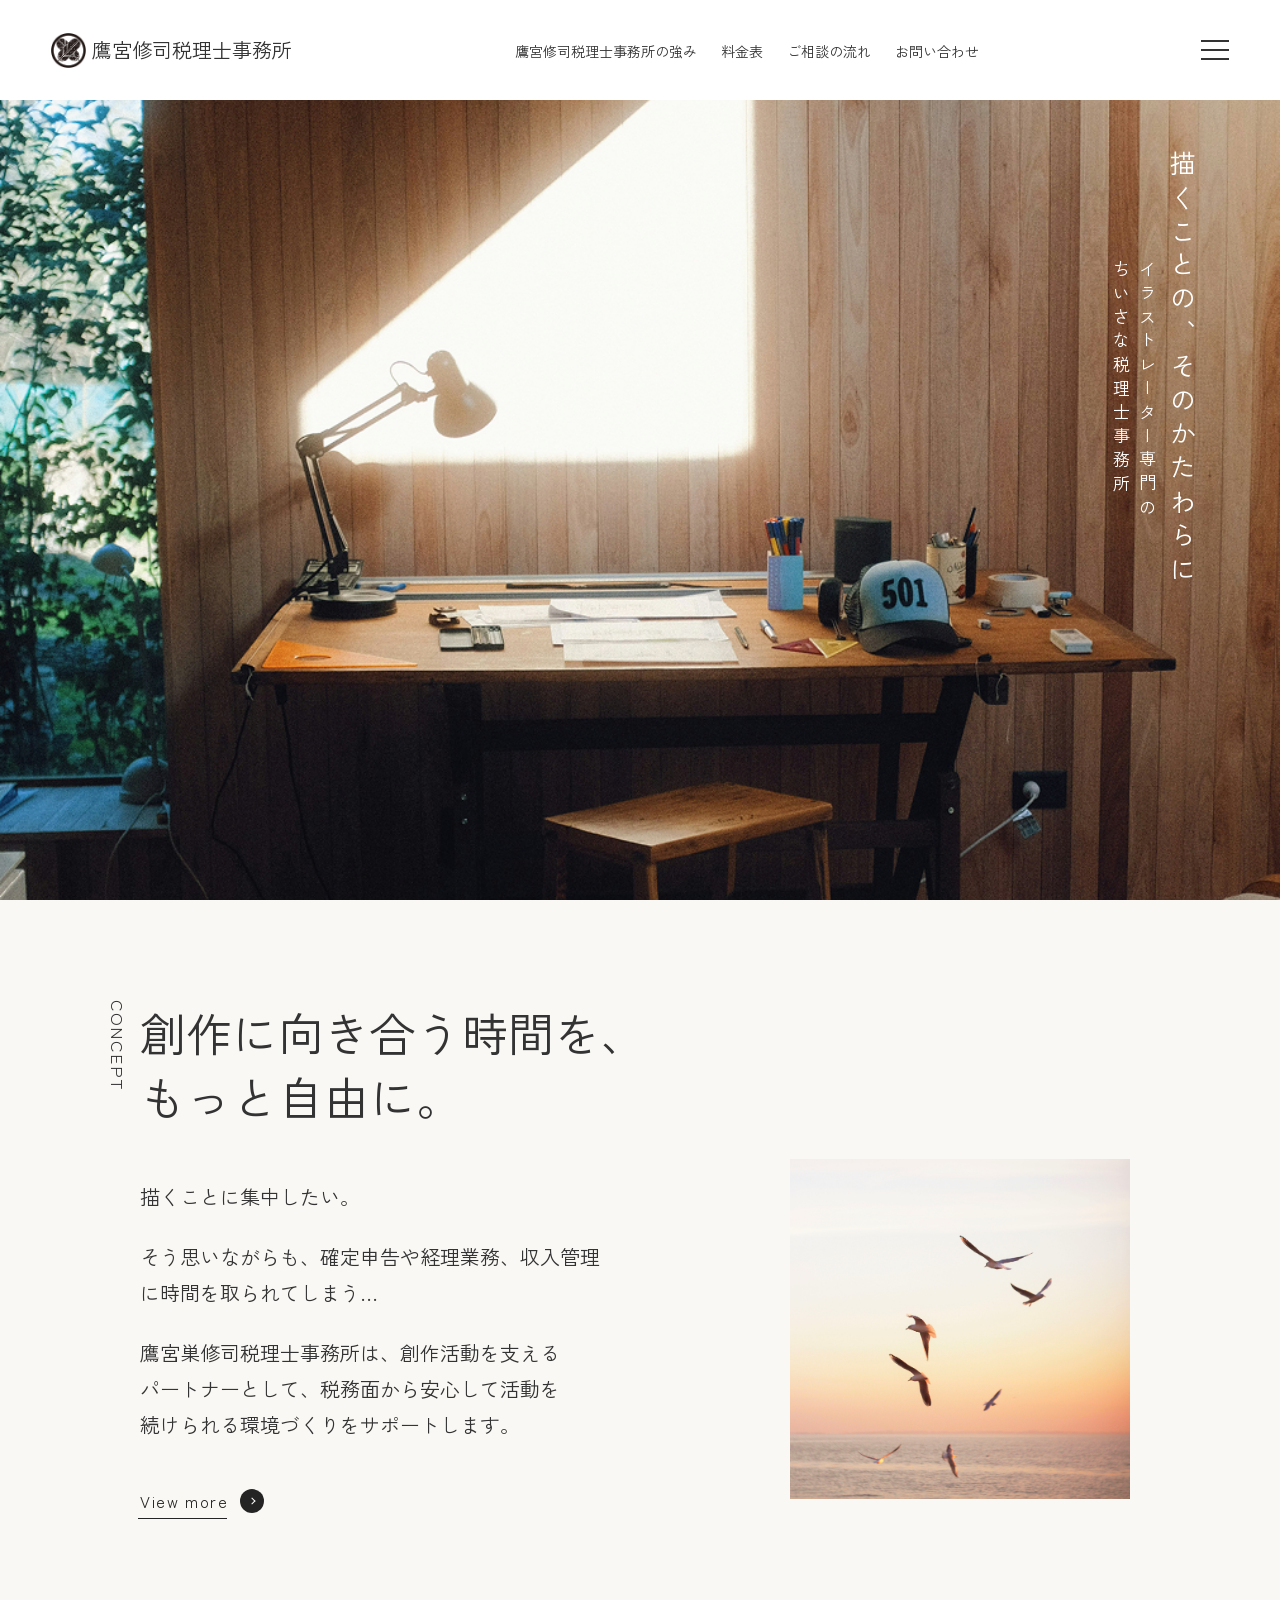
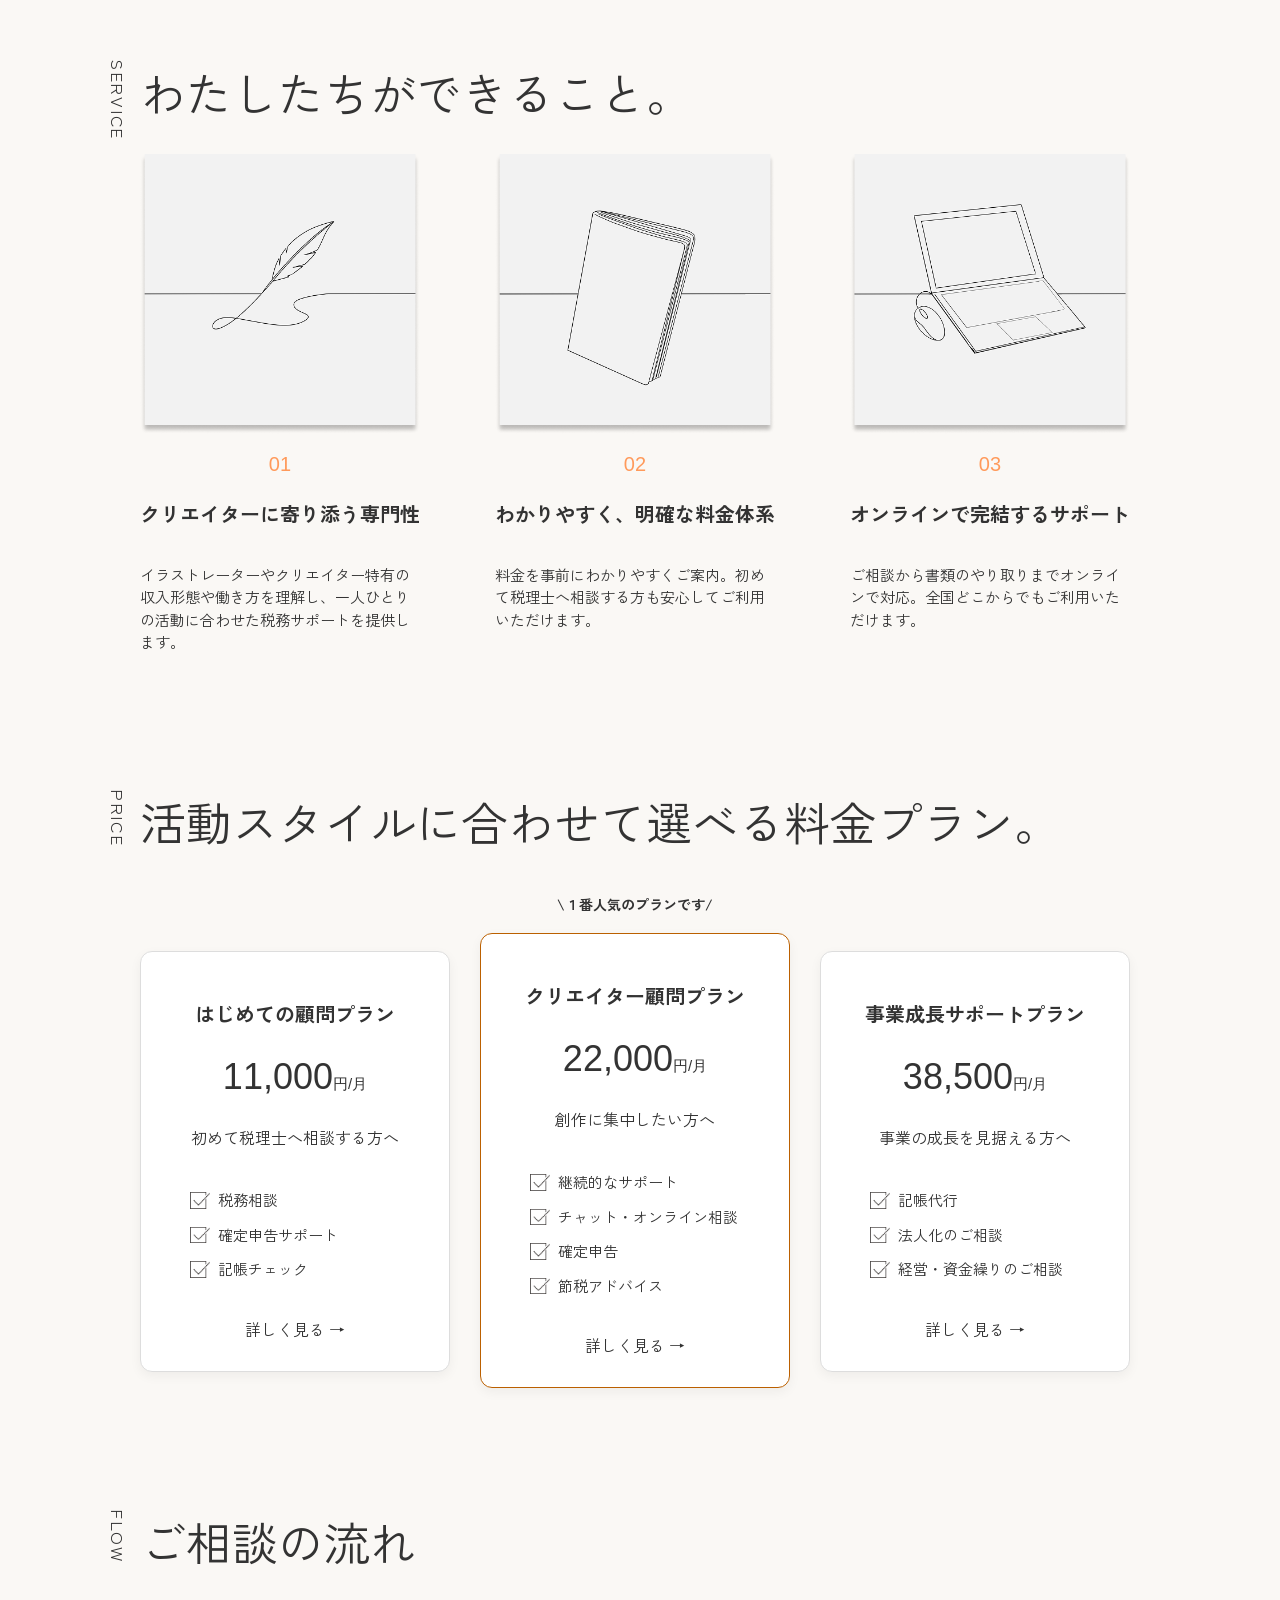
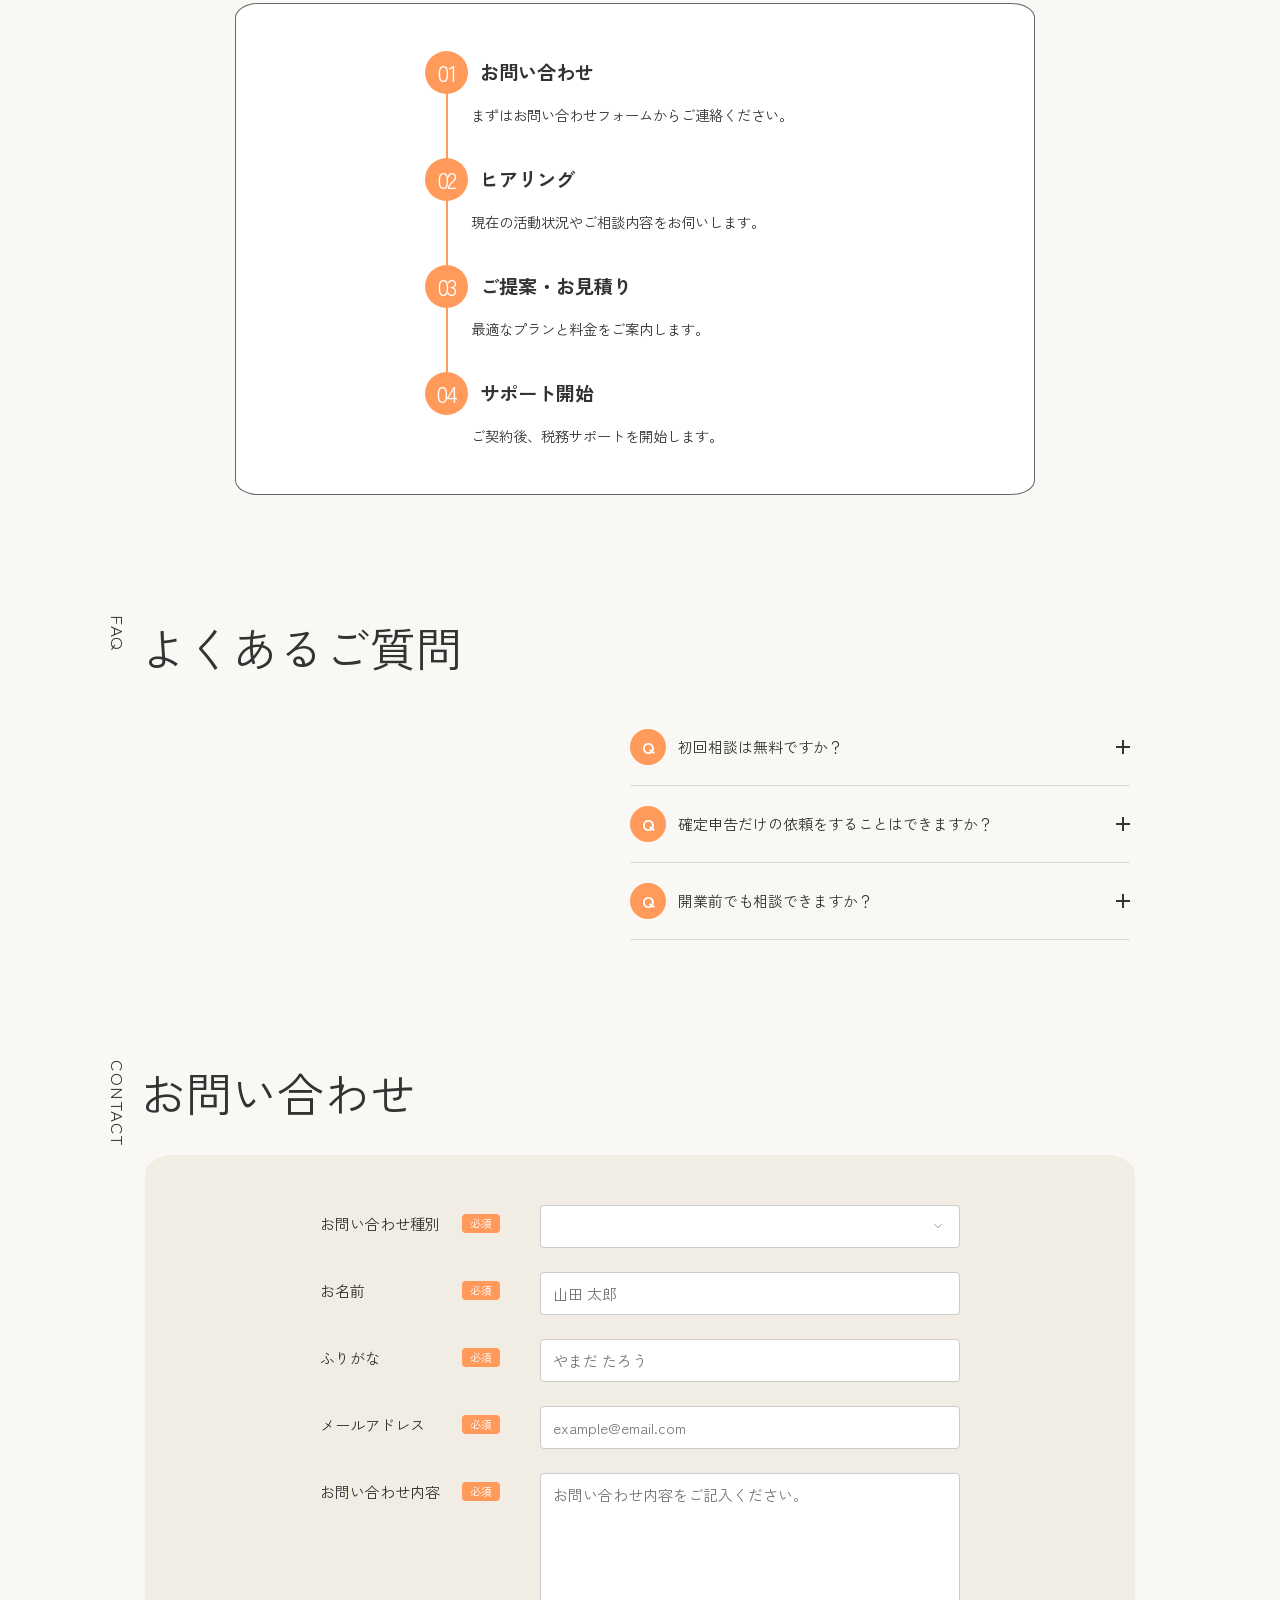
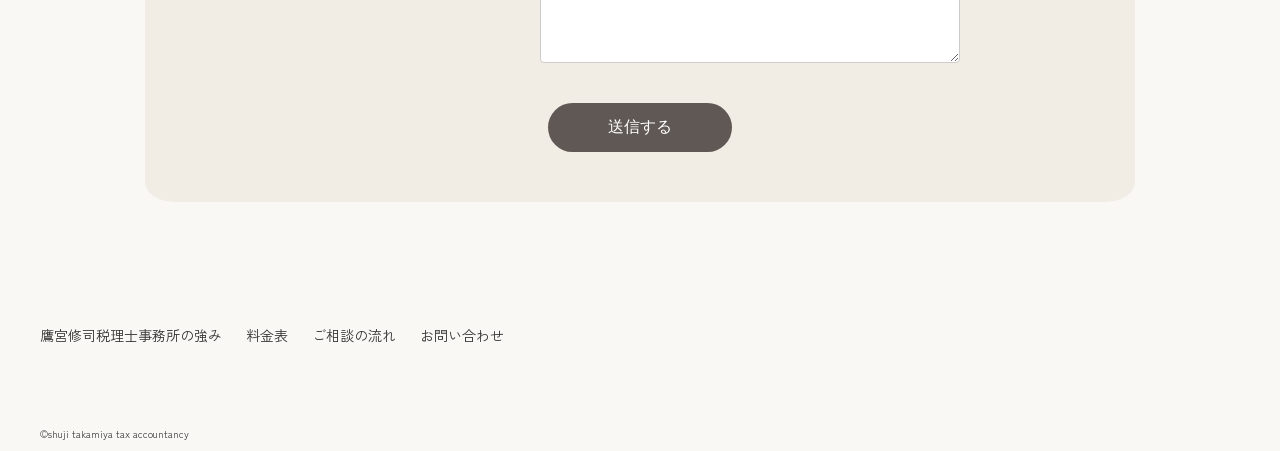
==== index.html @ 5ce3cacc "最初の保存" ====
<!DOCTYPE html>
<html lang="ja">

<head>
    <meta charset="UTF-8">
    <meta name="viewport" content="width=device-width, initial-scale=1.0">
    <title>鷹宮修司税理士事務所</title>
    <link rel="icon" href="img/高木鷹の羽-黒.png">
    <link rel="stylesheet" href="css/style.css">
    <link rel="stylesheet" href="css/responsive.css">

    <!-- フォント -->
    <link rel="preconnect" href="https://fonts.googleapis.com">
    <link rel="preconnect" href="https://fonts.gstatic.com" crossorigin>
    <link href="https://fonts.googleapis.com/css2?family=Montserrat:wght@700&family=Zen+Kaku+Gothic+New&display=swap"
        rel="stylesheet">
</head>

<body>
    <header id="header">
        <h1 class="logo">
            <p><a href="index.html"><img src="img/高木鷹の羽-黒.png" alt=""><span class="logo-text">鷹宮修司税理士事務所</span></a></p>
        </h1>

        <!-- メニューリスト -->
        <nav>
            <ul class="nav-list">
                <li><a href="#service-page">鷹宮修司税理士事務所の強み</a></li>
                <li><a href="#price-page">料金表</a></li>
                <li><a href="#flow-page">ご相談の流れ</a></li>
                <li><a href="#contact-page">お問い合わせ</a></li>
            </ul>
        </nav>

        <!-- ハンバーガーメニュー -->
        <button class="burger-btn" aria-label="メニューを開く">
            <span></span>
            <span></span>
            <span></span>
        </button>
    </header>

    <main>
        <!-- ファーストビュー -->
        <div id="mainvisual">
            <img src="img/mainvisual.png" alt="ファーストビューの画像">

            <p class="vertical-text"></p>
            <h1 class="main-title">描くことの、そのかたわらに</h1>
            <p class="sub-title">イラストレーター専門の<br>ちいさな税理士事務所</p>
        </div>

        <div class="wrapper">
            <!-- コンセプトページ -->
            <section id="concept-page" class="section-container">
                <p class="sub-category">CONCEPT</p>
                <h1 class="concept-title">創作に向き合う時間を、<br>もっと自由に。</h1>

                <div class="concept-flex-container">
                    <!-- 【左エリア】文章 ＋ ボタン -->
                    <div class="section-body">
                        <p>描くことに集中したい。</p>
                        <p>そう思いながらも、確定申告や経理業務、収入管理<br>に時間を取られてしまう…</p>
                        <p>鷹宮巣修司税理士事務所は、創作活動を支える<br>パートナーとして、税務面から安心して活動を<br>続けられる環境づくりをサポートします。</p>

                        <!-- ボタン（テキストの下） -->
                        <p class="btn-case-1-5">
                            <a href="sub.html">
                                <span class="txt">View more</span>
                                <span class="arrow"></span>
                            </a>
                        </p>
                    </div><!-- /.section-body -->

                    <!-- 【右エリア】鳥の画像 -->
                    <img src="img/bird.jpg" alt="鳥の画像" class="section-image">
                </div><!-- /.concept-flex-container -->
            </section>

            <!-- サービスページ -->
            <section id="service-page" class="section-container">
                <p class="sub-category">SERVICE</p>
                <h1>わたしたちができること。</h1>

                <ol class="services-list">
                    <li>
                        <img src="img/service01.png" alt="サービス画像1枚目">
                        <span class="number">01</span>
                        <p class="service-title">クリエイターに寄り添う専門性</p>
                        <p class="service-text">イラストレーターやクリエイター特有の
                            収入形態や働き方を理解し、一人ひとりの活動に合わせた税務サポートを提供します。</p>
                    </li>
                    <li>
                        <img src="img/service02.png" alt="サービス画像2枚目">
                        <span class="number">02</span>
                        <p class="service-title">わかりやすく、明確な料金体系</p>
                        <p class="service-text">料金を事前にわかりやすくご案内。初めて税理士へ相談する方も安心してご利用いただけます。</p>
                    </li>
                    <li>
                        <img src="img/service03.png" alt="サービス画像3枚目">
                        <span class="number">03</span>
                        <p class="service-title">オンラインで完結するサポート</p>
                        <p class="service-text">ご相談から書類のやり取りまでオンラインで対応。全国どこからでもご利用いただけます。</p>
                    </li>

                </ol>
            </section>

            <!-- 料金表ページ -->
            <section id="price-page" class="section-container">
                <p class="sub-category">PRICE</p>
                <h1>活動スタイルに合わせて選べる料金プラン。</h1>

                <div class="price-container">


                    <div class="price-card">
                        <h2>はじめての顧問プラン</h2>
                        <p class="price">11,000<span class="unit">円/月</span></p>
                        <p>初めて税理士へ相談する方へ</p>
                        <ul>
                            <li><img src="img/check.png" alt="チェック">
                                <span>税務相談</span>
                            </li>
                            <li><img src="img/check.png" alt="チェック">
                                <span>確定申告サポート</span>
                            </li>
                            <li><img src="img/check.png" alt="チェック">
                                <span>記帳チェック</span>
                            </li>
                        </ul>
                        <a href="#" class="btn-more">詳しく見る →</a>
                    </div>

                    <div class="price-card featured">
                        <p class="badge">\１番人気のプランです/</p>

                        <h2>クリエイター顧問プラン</h2>
                        <p class="price">22,000<span class="unit">円/月</span></p>
                        <p>創作に集中したい方へ</p>
                        <ul>
                            <li><img src="img/check.png" alt="チェック">
                                <span>継続的なサポート</span>
                            </li>
                            <li><img src="img/check.png" alt="チェック">
                                <span>チャット・オンライン相談</span>
                            </li>
                            <li><img src="img/check.png" alt="チェック">
                                <span>確定申告</span>
                            </li>
                            <li><img src="img/check.png" alt="チェック">
                                <span>節税アドバイス</span>
                            </li>
                        </ul>
                        <a href="#" class="btn-more">詳しく見る →</a>
                    </div>

                    <div class="price-card">
                        <h2>事業成長サポートプラン</h2>
                        <p class="price">38,500<span class="unit">円/月</span></p>
                        <p>事業の成長を見据える方へ</p>
                        <ul>
                            <li><img src="img/check.png" alt="チェック">
                                <span>記帳代行</span>
                            </li>
                            <li><img src="img/check.png" alt="チェック">
                                <span>法人化のご相談</span>
                            </li>
                            <li><img src="img/check.png" alt="チェック">
                                <span>経営・資金繰りのご相談</span>
                            </li>
                        </ul>
                        <a href="#" class="btn-more">詳しく見る →</a>
                    </div>
                </div>
            </section>

            <!-- ご相談の流れページ -->
            <section id="flow-page" class="section-container">
                <p class="sub-category">FLOW</p>
                <h1>ご相談の流れ</h1>

                <div class="flow-container">
                    <div class="flowlist">
                        <div class="stepbarwrap">
                            <div class="steptitle">
                                <div class="stepcircle"><span>01</span></div>
                                <p class="title">お問い合わせ</p>
                            </div>
                            <div class="steptxt">
                                <span class="txt">まずは<a href="#contact">お問い合わせフォーム</a>からご連絡ください。</span>
                            </div>
                            <span class="stepline"></span>
                        </div>

                        <div class="stepbarwrap">
                            <div class="steptitle">
                                <div class="stepcircle"><span>02</span></div>
                                <p class="title">ヒアリング</p>
                            </div>
                            <div class="steptxt">
                                <span class="txt">現在の活動状況やご相談内容をお伺いします。</span>
                            </div>
                            <span class="stepline"></span>
                        </div>

                        <div class="stepbarwrap">
                            <div class="steptitle">
                                <div class="stepcircle"><span>03</span></div>
                                <p class="title">ご提案・お見積り</p>
                            </div>
                            <div class="steptxt">
                                <span class="txt">最適なプランと料金をご案内します。</span>
                            </div>
                            <span class="stepline"></span>
                        </div>

                        <div class="stepbarwrap">
                            <div class="steptitle">
                                <div class="stepcircle"><span>04</span></div>
                                <p class="title">サポート開始</p>
                            </div>
                            <div class="steptxt">
                                <span class="txt">ご契約後、税務サポートを開始します。</span>
                            </div>
                        </div>
                    </div>
                </div>
            </section>


            <!-- よくあるご質問ページ -->
            <section id="faq-page" class="section-container">
                <p class="sub-category">FAQ</p>
                <h1>よくあるご質問</h1>

                <details class="faq-item">
                    <summary class="faq-trigger">
                        <span class="faq-q">Q</span>
                        <p class="faq-question">初回相談は無料ですか？</p>
                        <span class="faq-icon"></span>
                    </summary>

                    <!-- 中身（解答） -->
                    <div class="faq-content">
                        <p>初回相談は無料です。現在の状況やお悩みをおきかせいただき、
                            最適なサポート内容をご案内いたします。</p>
                    </div>
                </details>

                <details class="faq-item">
                    <summary class="faq-trigger">
                        <span class="faq-q">Q</span>
                        <p class="faq-question">確定申告だけの依頼をすることはできますか？</p>
                        <span class="faq-icon"></span>
                    </summary>

                    <!-- 中身（解答） -->
                    <div class="faq-content">
                        <p>はい、確定申告のみのご依頼も承っております。継続的な顧問契約はもちろん、
                            スポットでのご相談もお気軽にお問い合わせください。</p>
                    </div>
                </details>

                <details class="faq-item">
                    <summary class="faq-trigger">
                        <span class="faq-q">Q</span>
                        <p class="faq-question">開業前でも相談できますか？</p>
                        <span class="faq-icon"></span>
                    </summary>

                    <!-- 中身（解答） -->
                    <div class="faq-content">
                        <p>もちろんご相談いただけます。開業準備や事業の始め方、
                            必要な手続きなど、活動スタート前からサポートいたします。</p>
                    </div>
                </details>
            </section>


            <!-- お問い合わせページ -->
            <section id="contact-page" class="contact-section section-container">
                <p class="sub-category">CONTACT</p>
                <h1>お問い合わせ</h1>

                <form action="" method="post" class="contact-form">
                    <!-- お問い合わせ種別 -->
                    <div class="form-item">
                        <label for="subject">
                            <span>お問い合わせ種別</span>
                            <span class="required">必須</span>
                        </label>
                        <select id="subject" name="subject" required>
                            <option value="" disabled selected></option>
                            <option value="初回相談のお申し込み">初回相談のお申し込み</option>
                            <option value="顧問契約について">顧問契約について</option>
                            <option value="確定申告について">確定申告について</option>
                            <option value="開業・法人化について">開業・法人化について</option>
                            <option value="料金について">料金について</option>
                            <option value="その他">その他</option>
                        </select>
                    </div>

                    <div class="form-item">
                        <label for="name">
                            <span>お名前</span>
                            <span class="required">必須</span>
                        </label>
                        <input type="text" id="name" name="name" required placeholder="山田 太郎">
                    </div>

                    <div class="form-item">
                        <label for="name">
                            <span>ふりがな</span>
                            <span class="required">必須</span>
                        </label>
                        <input type="text" id="furigana" name="name" required placeholder="やまだ たろう">
                    </div>

                    <div class="form-item">
                        <label for="name">
                            <span>メールアドレス</span>
                            <span class="required">必須</span>
                        </label>
                        <input type="text" id="email" name="name" required placeholder="example@email.com">
                    </div>

                    <div class="form-item">
                        <label for="message">
                            <span>お問い合わせ内容</span>
                            <span class="required">必須</span>
                        </label>
                        <textarea id="message" name="message" rows="8" required
                            placeholder="お問い合わせ内容をご記入ください。"></textarea>
                    </div>

                    <!-- 送信ボタン -->
                    <div class="form-submit">
                        <button type="submit">送信する</button>
                    </div>

                </form>

            </section>
        </div>
    </main>

    <footer>
        <!-- メニューリスト -->
        <nav>
            <ul class="nav-list-footer">
                <li><a href="#service-page">鷹宮修司税理士事務所の強み</a></li>
                <li><a href="#price-page">料金表</a></li>
                <li><a href="#flow-page">ご相談の流れ</a></li>
                <li><a href="#contact-page">お問い合わせ</a></li>
            </ul>
        </nav>
        <p>&copy;shuji takamiya tax accountancy</p>
    </footer>
    <button id="to-top-btn" aria-label="ページの一番上に戻る">
    <span class="arrow-up"></span>
</button>
<script src="js/script.js"></script>
</body>

</html>
---- css/style.css ----
@charset "utf-8";

/* ==========================================
    🐈　リセットCSS
   ========================================== */
*,
*::before,
*::after {
    box-sizing: border-box;
}


html {
    scroll-behavior: smooth;
}

body {
    margin: 0;
    padding: 0;
    line-height: 1.5;
    font-family: "Zen Kaku Gothic New", sans-serif;
    background-color: #FAF8F5;
    color: #333333;
}

img {
    max-width: 100%;
    height: auto;
    vertical-align: middle;
}

a {
    color: inherit;
    text-decoration: none;
}

ul,
ol {
    list-style: none;
    margin: 0;
    padding: 0;
}

ul[role="list"],
ol[role="list"] {
    list-style: none;
}

/* ==========================================
    🐈　アニメーション
   ========================================== */
.fade-up {
    opacity: 0;
    transform: translateY(40px);
    transition: opacity 0.8s ease, transform 0.8s ease;
}

.fade-up.is-visible {
    opacity: 1;
    transform: translateY(0);
}

/* 左から */
.fade-left {
    opacity: 0;
    transform: translateX(-40px);
    transition: opacity 0.8s ease, transform 0.8s ease;
}

.fade-left.is-visible {
    opacity: 1;
    transform: translateX(0);
}

/* ふわっと拡大しながら */
.fade-scale {
    opacity: 0;
    transform: scale(0.92);
    transition: opacity 0.8s ease, transform 0.8s ease;
}

.fade-scale.is-visible {
    opacity: 1;
    transform: scale(1);
}

/* ==========================================
    🐈　ヘッダー
   ========================================== */

.logo,
.logo p {
    margin: 0;
    padding: 0;
    display: flex;
    align-items: center;
}

.logo a {
    display: flex;
    align-items: center;
    text-decoration: none;
    /* 念のためリンクの下線も消しておきます */
    color: #333;
    /* 文字色を黒に固定 */
}

.logo img {
    width: 35px;
    margin-right: 6px;
}

.logo-text {
    font-size: 20px;
    font-weight: normal;
}

header {
    height: 100px;
    display: flex;
    justify-content: space-between;
    align-items: center;
    padding: 15px 4%;
    box-sizing: border-box;

    position: fixed;
    top: 0;
    left: 0;
    width: 100%;
    background-color: #fff;
    z-index: 200;
}

/* ナビゲーション全体のエリアを右側に寄せる */
nav {
    margin-left: auto;
    /* ロゴがある場合、メニューを自動で右端に寄せます */
}

/* メニューの文字を横並びにする */
.nav-list {
    display: flex;
    align-items: center;
    gap: 24px;
    /* メニューごとの間隔（好みの幅に調整してください） */
    list-style: none;
    /* 箇条書きのドット（点）を消す */
    margin: 0;
    padding: 0;
}

ul a {
    color: #333;
    /* 文字の色 */
    font-size: 14px;
    white-space: nowrap;
    /* 画面が狭くなっても文字が途中で改行されないようにする */
}

/* ハンバーガーボタンは常に表示 */
.burger-btn {
    display: block;
    margin-left: auto;
    width: 28px;
    height: 20px;
    position: relative;
    background: none;
    border: none;
    cursor: pointer;
}

.burger-btn span {
    display: block;
    position: absolute;
    left: 0;
    width: 100%;
    height: 2px;
    background-color: #333;
    transition: transform 0.3s ease, opacity 0.3s ease, top 0.3s ease;
}

.burger-btn span:nth-child(1) { top: 0; }
.burger-btn span:nth-child(2) { top: 9px; }
.burger-btn span:nth-child(3) { top: 18px; }

.burger-btn.is-active span:nth-child(1) {
    top: 9px;
    transform: rotate(45deg);
}
.burger-btn.is-active span:nth-child(2) {
    opacity: 0;
}
.burger-btn.is-active span:nth-child(3) {
    top: 9px;
    transform: rotate(-45deg);
}

/* メニューが開いている時（PC・スマホ共通） */
nav.is-open {
    display: block;
    position: absolute;
    top: 100px;
    left: 0;
    width: 100%;
    background-color: #fff;
    box-shadow: 0 4px 8px rgba(0, 0, 0, 0.1);
    z-index: 99;
}

nav.is-open .nav-list {
    flex-direction: column;
    align-items: flex-start;
    gap: 0;
    padding: 20px 4%;
}

nav.is-open .nav-list li {
    width: 100%;
    padding: 14px 0;
    border-bottom: 1px solid #eee;
}

#service-page,
#price-page,
#flow-page,
#contact-page {
    scroll-margin-top: 80px;
}

main {
    padding-top: 100px;
}

/* ==========================================
    🐈　ファーストビュー
   ========================================== */

#mainvisual {
    position: relative;
    /* 追加：テキストの配置基準にする */
    width: 100vw;
    height: calc(100vh - 100px);
    overflow: hidden;
    /* はみ出し防止（必要に応じて） */
}

#mainvisual img {
    width: 100vw;
    height: calc(100vh - 100px);
    object-fit: cover;
    object-position: center;

    animation: fadeInImage 1.4s ease forwards;
    opacity: 0;
}

#mainvisual .main-title {
    position: absolute;
    top: 50px;
    right: 60px;

    writing-mode: vertical-rl;
    /* 縦書きにする */

    /* 見た目の調整 */
    color: #fff;
    font-size: 26px;
    letter-spacing: 0.3em;
    font-weight: normal;

    animation: fadeInUp 1.2s ease 0.6s forwards;
    opacity: 0;
}

.wrapper {
    max-width: 1100px;
    margin: 0 auto;
    /* 画面中央に寄せるための必須コード */
    padding: 0 20px;
    /* スマホ時の左右の最低余白 */
}

#mainvisual .sub-title {
    position: absolute;
    top: 160px;
    right: 103px;

    writing-mode: vertical-rl;
    /* 縦書きにする */

    /* 見た目の調整 */
    color: #fff;
    font-size: 17px;
    letter-spacing: 0.4em;
    font-weight: normal;

    animation: fadeInUp 1.5s ease 0.9s forwards;
    opacity: 0;
}

@keyframes fadeInImage {
    from {
        opacity: 0;
        transform: scale(1.05);
    }

    to {
        opacity: 1;
        transform: scale(1);
    }
}

@keyframes fadeInUp {
    from {
        opacity: 0;
        transform: translateY(20px);
    }

    to {
        opacity: 1;
        transform: translateY(0);
    }
}

/* ==========================================
    🐈　コンセプトページ
   ========================================== */

/* 「CONCEPT」の縦書きテキスト（位置と回転の微調整） */
.section-container .sub-category {
    font-size: 17px;
    letter-spacing: 0.1em;
    position: absolute;
    top: 0;
    left: 0;
    writing-mode: vertical-rl;
    white-space: nowrap;
    line-height: 1;
    margin: 0;
}

#concept-page {
    margin-top: 100px;
}

.concept-flex-container {
    display: flex;
    justify-content: space-between;
    align-items: flex-start;
    gap: 60px;
    width: 100%;
}

#concept-page.section-container,
#service-page.section-container,
#price-page.section-container,
#flow-page.section-container,
#faq-page.section-container,
#contact-page.section-container {
    padding-left: 30px;
    padding-right: 40px;
}

.section-container {
    position: relative;
    margin-top: 120px;
    margin-bottom: 120px;
    box-sizing: border-box;
}

/* コンセプトの見出しの微調整（必要に応じて） */
.concept-title {
    font-size: 46px;
    font-weight: normal;
    line-height: 1.4;
    margin-top: 0;
    margin-bottom: 30px;
}

/* 画像の上部余白をリセット（flexの枠を分けたので margin-top は不要になります） */
.section-image {
    width: 40%;
    max-width: 340px;
    height: auto;
    object-fit: cover;
    margin-top: 0;
}

#concept-page h1 {
    font-size: 46px;
    /* カンプ通り48pxに設定 */
    font-weight: normal;
    line-height: 1.4;
    margin-top: 0;
    margin-bottom: 30px;
    /* 見出しと本文の間の余白 */
    max-width: 100%;
}

.section-body {
    flex: 1;
    max-width: 520px;
}

.section-body p {
    font-size: 20px;
    line-height: 1.8;
    margin-bottom: 24px;
}

/* 右側：画像エリア */
.section-image {
    width: 40%;
    max-width: 340px;
    height: auto;
    object-fit: cover;
    margin-top: 0;
}

/* VIEW MORE ボタン */
.btn-case-1-5 {
    display: inline-block;
    margin-top: 20px;
    /* テキストとの間の余白 */
    margin-bottom: 0;
}

.btn-case-1-5 a {
    display: flex;
    align-items: center;
    color: #242424 !important;
    font-size: 16px;
    /* 文字サイズ */
    text-decoration: none !important;
    letter-spacing: 0.1em;
}

.btn-case-1-5 a .txt {
    position: relative;
}

/* テキストの下線（通常時・ホバー時） */
.btn-case-1-5 a .txt::before {
    content: '';
    position: absolute;
    bottom: -3px;
    left: -0.1em;
    width: 100%;
    height: 1px;
    background-color: #242424;
    transition: transform .3s;
}

.btn-case-1-5 a .txt::after {
    content: '';
    position: absolute;
    bottom: -3px;
    left: -0.1em;
    width: 100%;
    height: 1px;
    transform: scale(0, 1);
    transform-origin: right top;
    background-color: #e77c3a;
    transition: transform .3s;
}

.btn-case-1-5 a:hover .txt {
    color: #e77c3a;
}

.btn-case-1-5 a:hover .txt::after {
    transform-origin: left top;
    transform: scale(1, 1);
}

/* 丸アイコン・矢印 */
.btn-case-1-5 a .arrow {
    position: relative;
    width: 24px;
    height: 24px;
    margin-left: 12px;
}

/* 丸背景 */
.btn-case-1-5 a .arrow::before {
    content: '';
    position: absolute;
    top: 0;
    left: 0;
    width: 24px;
    height: 24px;
    background-color: #242424;
    border-radius: 50%;
    transition: transform .6s ease, background-color .3s;
}

/* CSS矢印 (＞) */
.btn-case-1-5 a .arrow::after {
    content: '';
    position: absolute;
    top: 50%;
    left: 48%;
    /*中央へ */
    width: 5px;
    height: 5px;
    border-top: 1.5px solid #fff;
    border-right: 1.5px solid #fff;
    transform: translate(-50%, -50%) rotate(45deg);
    transition: transform .3s ease;
}

/* ホバー時の丸背景変化と矢印スライド */
.btn-case-1-5 a:hover .arrow::before {
    transform: scale(1.3);
    background-color: #e77c3a;
}

.btn-case-1-5 a:hover .arrow::after {
    left: 48%;
}

/* ==========================================
    🐈　サービスページ
   ========================================== */
.section-container h1 {
    font-size: 46px;
    font-weight: normal;
    line-height: 1.4;
    margin-top: 0;
    margin-bottom: 30px;
    margin-left: 0;
    /*★左側のズレを防ぐため、マージンをリセット*/
}

.services-list {
    display: flex;
    justify-content: space-between;
    gap: 30px;
    width: 100%;
}

/* 子要素（各サービスカード：li） */
.services-list li {
    width: calc((100% - 150px) / 3);
    display: flex;
    flex-direction: column;
    /* カード内の「画像」「数字」「説明」を縦並びにする */
    align-items: flex-start;
    /* カード内のコンテンツを左揃えに */
}

/* サービス内の画像が飛び出さないように調整 */
.services-list li img {
    width: 100%;
    height: auto;
    object-fit: cover;
    margin-bottom: 15px;
}

.number {
    display: block;
    width: 100%;
    text-align: center;
    font-size: 20px;
    color: #FF9A5B;
    font-family: "Inter", sans-serif;
}

.service-title {
    font-size: 20px;
    font-weight: bold;
    display: block;
    width: 100%;
    text-align: center;
}

.service-text {
    font-size: 15px;
    display: block;
    width: 100%;
}

/* ==========================================
    🐈　料金表ページ
   ========================================== */

/* 3枚並べるための親要素 */
.price-container {
    display: flex;
    justify-content: center;
    align-items: center;
    /* または stretch */
    gap: 30px;
    margin-top: 80px;
    max-width: 1100px;
    /* 全体幅の上限 */
    margin-left: auto;
    /* 中央寄せ */
    margin-right: auto;
}

.price-container img {
    width: 20px;
    /* 少し小ぶりにするとスッキリします */
    height: auto;
}

/* ★カード共通スタイル */
.price-card {
    flex: 1;
    /* ★3枚のカードの横幅をピッタリ揃える */
    background-color: #fff;
    /* 背景色をつける */
    border: 1px solid #ddd;
    border-radius: 12px;
    padding: 30px 24px;
    /* ★内側の余白 */
    box-shadow: 0 4px 12px rgba(0, 0, 0, 0.05);
    /* ほんのり影 */
    text-align: center;
    transition: transform 0.3s ease;

    display: flex;
    flex-direction: column;

    backface-visibility: hidden;
    will-change: transform;
}

/* 真ん中のカード基準設定 */
.price-card.featured {
    position: relative;
    border: 1px solid #BB6000;
    z-index: 1;
    /* バッジなどが隠れないように手前に */
}

/* 普通のカードのホバー（上に8px浮く） */
.price-card:hover {
    transform: translateY(-8px);
}

/* ★真ん中のカードのホバー（1.05倍の大きさを保ったまま上に8px浮く！） */
.price-card.featured:hover {
    transform: scale(1.05) translateY(-8px);
}

/* １番人気バッジのデザイン */
.badge {
    position: absolute;
    top: -46px;

    left: 0;
    right: 0;
    margin: 0 auto;
    width: fit-content;

    padding: 6px 20px;
    border-radius: 20px;
    font-size: 14px;
    font-weight: bold;
    white-space: nowrap;
}

/* ★リスト（チェック項目）の表示を整える */
.price-card ul {
    list-style: none;
    /* ポッチを消す */
    padding: 0 0 0 25px;
    margin: 24px 0;
    text-align: left;
    /* リストは左揃えにすると綺麗に揃います */
    display: inline-block;
    /* 左揃えにしたリスト自体をカード中央に置く */
}

.price-card li {
    display: flex;
    align-items: center;
    gap: 8px;
    margin-bottom: 12px;
    font-size: 15px;
}

.price-card h2 {
    font-size: 20px;
}

.price {
    font-family: "Inter", sans-serif;
    font-size: 36px;
    font-weight: thin;
    margin: 5px;
}

.price span {
    font-size: 15px;
}

/* ==========================================
    🐈　ご相談の流れページ
   ========================================== */
#flow-page .stepbarwrap {
    margin: 32px 0;
    position: relative;
}

.steptitle {
    display: inline-flex;
    align-items: center;
}

/* 丸のサイズを34pxに固定 */
.stepcircle {
    display: inline-block;
    width: 43px;
    height: 43px;
    border-radius: 50%;
    background-color: #FF9A5B;
    color: #fff;
    text-align: center;
    flex-shrink: 0;
    /* 画面が狭くなっても丸が潰れないように設定 */
    position: relative;
    z-index: 1;

    /* 数字のサイズを24pxに */
    span {
        display: inline-block;
        font-size: 23px;
        line-height: 42px;
        /* 丸の高さ（34px）に合わせることで上下中央になります */
        letter-spacing: -0.05em;
        /* 2桁の数字が丸からはみ出るのを防ぐ微調整 */
    }
}

.title {
    margin: 0 0 0 12px;
    font-weight: bold;
    font-size: 1.2em;
}

.steptxt {
    /* 丸の横幅（34px）＋文字との隙間を考えて、左余白を調整 */
    padding-left: 46px;
    margin-top: 8px;
}

.steptxt .txt {
    font-size: 0.9em;
}


/* 縦線の位置を34pxの丸に合わせて修正 */
.stepline {
    width: 2px;
    /* 丸の中心（top: 17px）からスタートして、次のブロックの手前まで伸ばす */
    height: calc(100% + 42px);
    background-color: #FF9A5B;
    position: absolute;
    top: 21px;
    left: 21px;
    /* 34pxの丸のちょうど真ん中（半分） */
}

.flow-container {
    background-color: #fff;
    border: 1px solid #666666;
    box-sizing: border-box;
    width: 100%;
    max-width: 800px;
    /* 横長の枠。数値はお好みで調整OK */
    margin: 0 auto;
    padding: 15px 80px;
    border-radius: 3%;
}

.flowlist {
    max-width: 420px;
    margin: 0 auto;
}

/* ==========================================
    🐈　よくあるご質問ページ
   ========================================== */
.faq-item {
    max-width: 500px;
    /* Q〜＋のまとまりの全体幅*/
    margin-left: auto;
    margin-right: 0;
    border-bottom: 1px solid #ddd;
    padding: 20px 0;
}

.faq-item:first-child {
    border-top: 1px solid #ddd;
}

.faq-trigger {
    display: flex;
    align-items: center;
    justify-content: flex-start;
    gap: 12px;
    cursor: pointer;
    list-style: none;
}

.faq-q {
    display: flex;
    align-items: center;
    justify-content: center;
    flex-shrink: 0;
    width: 36px;
    height: 36px;
    border-radius: 50%;
    background-color: #FF9A5B;
    color: #fff;
    font-size: 16px;
    font-weight: bold;
}

.faq-question {
    flex: 0 1 auto;
    margin: 0;
    font-size: 15px;
    text-align: left;
    /* right → left */
}

/* 解答も同じ幅・同じ位置で表示 */
.faq-content {
    max-width: 600px;
    margin: 0 auto;
    margin-right: 18%;
    padding: 16px 0 0;
}

/* ＋アイコン */
.faq-icon {
    position: relative;
    flex-shrink: 0;
    width: 14px;
    height: 14px;
    margin-left: auto;
    /* ← これで常に右端に固定される */
}

.faq-icon::before,
.faq-icon::after {
    content: '';
    position: absolute;
    background-color: #333;
    transition: transform 0.3s ease, opacity 0.3s ease;
}

.faq-icon::before {
    top: 50%;
    left: 0;
    width: 100%;
    height: 2px;
    transform: translateY(-50%);
}

.faq-icon::after {
    top: 0;
    left: 50%;
    width: 2px;
    height: 100%;
    transform: translateX(-50%);
}

/* openになったら縦棒を消して「－」に */
.faq-item[open] .faq-icon::after {
    opacity: 0;
}

.faq-content p {
    margin: 0;
    font-size: 15px;
    line-height: 1.8;
}


/* ==========================================
    🐈　お問い合わせページ
   ========================================== */

.contact-form {
    background-color: #F1EDE4;
    border-radius: 3%;
    padding: 50px 60px;
    box-sizing: border-box;
    max-width: 1000px;
    margin: 0 auto;
    position: relative;
    left: 5px;
}

.form-item {
    display: flex;
    align-items: flex-start;
    justify-content: center;
    margin-bottom: 24px;
}

/* ラベル部分：幅を揃えて左詰め */
.form-item label {
    display: flex;
    align-items: center;
    gap: 12px;
    flex: 0 0 220px;
    padding-top: 8px;
}

.form-item label span:first-child {
    font-size: 15px;
    white-space: nowrap;
    width: 130px;
    /* ← 追加：これで"必須"の開始X位置が揃う */
    flex-shrink: 0;
}

/* 必須バッジ */
.required {
    display: inline-block;
    flex-shrink: 0;
    background-color: #FF9A5B;
    color: #fff;
    font-size: 11px;
    line-height: 1;
    padding: 4px 8px;
    border-radius: 4px;
}

/* 入力欄：幅を揃える */
.form-item input,
.form-item select,
.form-item textarea {
    flex: 1;
    max-width: 420px;
    box-sizing: border-box;
    padding: 10px 12px;
    font-size: 15px;
    border: 1px solid #ccc;
    border-radius: 4px;
    background-color: #fff;
    font-family: inherit;
    transition: border-color 0.25s ease, box-shadow 0.25s ease, transform 0.15s ease;
}

.form-item input:focus,
.form-item select:focus,
.form-item textarea:focus {
    outline: none;
    border-color: #FF9A5B;
    box-shadow: 0 0 0 3px rgba(255, 154, 91, 0.25);
    transform: translateY(-1px);
}

.form-item select {
    appearance: none;
    -webkit-appearance: none;
    -moz-appearance: none;
    background-image: url("data:image/svg+xml,%3Csvg xmlns='http://www.w3.org/2000/svg' viewBox='0 0 24 24' fill='none' stroke='%23666666' stroke-width='1.2'%3E%3Cpath d='M6 9l6 6 6-6'/%3E%3C/svg%3E");
    background-repeat: no-repeat;
    background-position: right 14px center;
    background-size: 14px;
    padding-right: 40px;
    /* 矢印と文字が重ならないように余白確保 */
}

.form-item textarea {
    resize: vertical;
}

.form-submit {
    text-align: center;
    margin-top: 40px;
}

.form-submit button {
    background-color: #605854;
    color: #fff;
    border: none;
    border-radius: 30px;
    padding: 14px 60px;
    font-size: 16px;
    cursor: pointer;
    transition: background-color 0.3s ease;
}

.form-submit button:hover {
    background-color: #e77c3a;
}

/* ==========================================
    🐈　フッター
   ========================================== */

.nav-list-footer {
    display: flex;
    align-items: center;
    gap: 24px;
    /* メニューごとの間隔（好みの幅に調整してください） */
    list-style: none;
    /* 箇条書きのドット（点）を消す */
    margin-bottom: 80px;
    margin-left: 40px;
    padding: 0;
}

footer p {
    font-size: 10px;
    margin-left: 40px;
}


/* ==========================================
    🐈　トップに戻るボタン
   ========================================== */
#to-top-btn {
    position: fixed;
    right: 30px;
    bottom: 30px;
    width: 52px;
    height: 52px;
    border-radius: 50%;
    background-color: #FF9A5B;
    border: none;
    cursor: pointer;
    display: flex;
    align-items: center;
    justify-content: center;
    z-index: 100;

    /* 初期状態：非表示＋少し下にずらしておく */
    opacity: 0;
    visibility: hidden;
    transform: translateY(16px);
    transition: opacity 0.5s ease, transform 0.5s ease, background-color 0.3s ease;
}

/* JSで付与するクラス：表示状態 */
#to-top-btn.is-visible {
    opacity: 1;
    visibility: visible;
    transform: translateY(0);
}

#to-top-btn:hover {
    background-color: #e77c3a;
}

/* 矢印（CSSのみで作成） */
.arrow-up {
    display: inline-block;
    width: 10px;
    height: 10px;
    border-top: 2px solid #fff;
    border-right: 2px solid #fff;
    transform: rotate(-45deg);
    margin-top: 4px;
    /* 矢印の重心を丸の中央に見せるための微調整 */
}

@media screen and (max-width: 600px) {
    #to-top-btn {
        right: 16px;
        bottom: 16px;
        width: 46px;
        height: 46px;
    }
}
---- css/responsive.css ----
/* ==========================================
    🐈　レスポンシブ対応
   ========================================== */

/* ---------- タブレット（〜1024px） ---------- */
@media screen and (max-width: 1024px) {
    .wrapper {
        padding: 0 30px;
    }

    #concept-page.section-container,
    #service-page.section-container,
    #price-page.section-container,
    #flow-page.section-container,
    #faq-page.section-container,
    #contact-page.section-container {
        padding-left: 24px;
        padding-right: 24px;
    }

    .concept-title,
    .section-container h1 {
        font-size: 36px;
    }

    .services-list li {
        width: calc((100% - 60px) / 3);
    }

    .price-container {
        gap: 20px;
    }

    .contact-form {
        padding: 40px 30px;
        left: 0;
    }

    .section-container .sub-category {
        font-size: 12px;
        /* ← これだけ */
    }

    .concept-title,
    #concept-page h1,
    .section-container h1 {
        font-size: 32px;
        font-weight: normal;
        line-height: 1.5;
        margin-top: 0;
        margin-bottom: 30px;
        margin-left: 0;
    }

    .concept-flex-container {
        gap: 40px;
        /* 60px → 40px、テキスト幅に余裕を作る */
    }

    .section-image {
        max-width: 260px;
        /* 340px → 260px、画像を少し小さくしてテキスト側に幅を確保 */
    }

    .section-body p {
        font-size: 17px;
        /* 20px → 17px */
        line-height: 1.9;
    }

}

@media screen and (max-width: 900px) {

    /* ----- ヘッダー／ハンバーガーメニュー ----- */
    header {
        height: 70px;
        padding: 0 5%;
        position: sticky;
        top: 0;
        background-color: #FAF8F5;
        z-index: 200;
    }

    .logo-text {
        font-size: 15px;
        font-weight: normal;
    }

    .logo img {
        width: 28px;
    }

    nav {
        position: fixed;
        top: 70px;
        left: 0;
        width: 100%;
        height: 0;
        overflow: hidden;
        background-color: #ffffff;
        box-shadow: 0 8px 20px rgba(0, 0, 0, 0.08);
        transition: height 0.35s ease;
        z-index: 199;
    }

    nav.is-open {
        height: calc(100vh - 70px);
    }

    .nav-list {
        flex-direction: column;
        align-items: flex-start;
        gap: 0;
        padding: 20px 8%;
    }

    .nav-list li {
        width: 100%;
        border-bottom: 1px solid #eee;
    }

    .nav-list li a {
        display: block;
        padding: 18px 4px;
        font-size: 16px;
    }

    .burger-btn {
        display: flex;
        flex-direction: column;
        justify-content: center;
        align-items: center;
        gap: 5px;
        width: 32px;
        height: 32px;
        margin-left: auto;
        z-index: 210;
        position: relative;
    }

    .burger-btn span {
        display: block;
        width: 24px;
        height: 2px;
        background-color: #333;
        transition: transform 0.3s ease, opacity 0.3s ease;
    }

    .burger-btn.is-active span:nth-child(1) {
        transform: translateY(7px) rotate(45deg);
    }

    .burger-btn.is-active span:nth-child(2) {
        opacity: 0;
    }

    .burger-btn.is-active span:nth-child(3) {
        transform: translateY(-7px) rotate(-45deg);
    }
}

/* ---------- 小型タブレット・大きめスマホ（〜768px） ---------- */
@media screen and (max-width: 768px) {
    .logo-text {
        font-size: 16px;
        white-space: nowrap;
    }

    .logo img {
        width: 30px;
    }

    /* ヘッダー・メインビジュアル */
    #mainvisual {
        height: calc(100vh - 100px);
    }

    #mainvisual .main-title {
        top: 30px;
        right: 30px;
        font-size: 22px;
        letter-spacing: 0.2em;
    }

    #mainvisual .sub-title {
        top: 110px;
        right: 68px;
        font-size: 14px;
    }

    /* セクション共通 */
    .section-container {
        margin-top: 90px;
        margin-bottom: 90px;
    }

    .sub-category {
        font-size: 11px;
    }

    .concept-title,
    .section-container h1 {
        font-size: 28px;
        margin-bottom: 24px;
    }

    /* コンセプト：横並び→縦並び */
    .concept-flex-container {
        flex-direction: column-reverse;
        gap: 30px;
    }

    .section-image {
        width: 100%;
        max-width: 320px;
        margin: 0 auto;
    }

    .section-body {
        max-width: 100%;
    }

    .section-body p {
        font-size: 16px;
        line-height: 1.9;
    }

    /* サービス：横並び→縦並び */
    .services-list {
        display: flex;
        flex-direction: column;
        /* 横並びから縦並びに変更 */
        align-items: center;
        /* 中央揃え（必要に応じて stretch 等に変更） */
        gap: 56px;
        /* カード同士の縦の余白 */
        width: 100%;
    }

    .services-list li {
        width: 100%;
        /* 横幅をいっぱい（100%）に */
        display: flex;
        flex-direction: column;
        align-items: center;
    }

    .services-list li img {
        width: 60%;
        height: 60%;
        object-fit: cover;
        border-radius: 12px;
        margin: 0 0 16px;
    }

    .number {
        display: block;
        width: 100%;
        text-align: center;
        font-size: 18px;
        color: #FF9A5B;
        font-family: "Inter", sans-serif;
        margin: 0 0 4px;
        /* タイトルとの間は詰める */
        line-height: 1.2;
    }

    .service-title {
        font-size: 17px;
        font-weight: bold;
        display: block;
        width: 100%;
        text-align: center;
        margin: 0 0 10px;
        /* 説明文との間は詰める */
        line-height: 1.4;
    }

    .service-text {
        font-size: 14px;
        display: block;
        width: 100%;
        text-align: center;
        margin: 0;
        line-height: 1.8;
    }

    /* 料金表：横並び→縦並び */
    .price-container {
        display: flex;
        flex-direction: column;
        /* 横並びから縦並びに変更 */
        align-items: center;
        /* 中央寄せ（横幅いっぱいにしたい場合は stretch） */
        gap: 50px;
        /* カード同士の縦の余白（バッジ分を含めて広めに確保） */
        margin-top: 60px;
        max-width: 100%;
        margin-left: auto;
        margin-right: auto;
    }

    .price-card {
        width: 100%;
        /* カード幅を100%に広げる */
        /* flex: 1; は不要になるため削除または auto に */
        flex: none;
        background-color: #fff;
        border: 1px solid #ddd;
        border-radius: 12px;
        padding: 30px 24px;
        box-shadow: 0 4px 12px rgba(0, 0, 0, 0.05);
        text-align: center;
        transition: transform 0.3s ease;
        display: flex;
        flex-direction: column;
        backface-visibility: hidden;
        will-change: transform;
    }

    .price-card.featured {
        position: relative;
        border: 1px solid #BB6000;
        z-index: 1;
        padding-top: 46px;
        /* バッジの高さ分、見出しを下にずらして重なりを防ぐ */
    }

    .price-card:hover,
    .price-card.featured:hover {
        transform: none;
        /* スマホではホバー浮遊なし */
    }

    /* ご相談の流れ */
    .flow-container {
        padding: 30px 24px;
        border-radius: 16px;
    }

    /* FAQ */
    .faq-item {
        max-width: 100%;
        margin-right: 0;
    }

    .faq-content {
        margin-right: 0;
        max-width: 100%;
    }

    /* お問い合わせフォーム：縦積みに */
    .contact-form {
        padding: 32px 20px;
        border-radius: 16px;
    }

    .form-item {
        flex-direction: column;
        align-items: stretch;
        gap: 8px;
    }

    .form-item label {
        flex: none;
        padding-top: 0;
    }

    .form-item label span:first-child {
        width: auto;
    }

    .form-item input,
    .form-item select,
    .form-item textarea {
        max-width: 100%;
    }

    .form-submit button {
        width: 100%;
        padding: 14px 0;
    }
}

/* ---------- スマホ（〜600px） ---------- */
@media screen and (max-width: 600px) {

    /* ----- ヘッダー／ハンバーガーメニュー ----- */
    header {
        height: 70px;
        padding: 0 5%;
        position: sticky;
        top: 0;
        background-color: #FAF8F5;
        z-index: 200;
    }

    .logo-text {
        font-size: 15px;
        font-weight: normal;
    }

    .logo img {
        width: 28px;
    }

    nav {
        position: fixed;
        top: 70px;
        left: 0;
        width: 100%;
        height: 0;
        overflow: hidden;
        background-color: #ffffff;
        box-shadow: 0 8px 20px rgba(0, 0, 0, 0.08);
        transition: height 0.35s ease;
        z-index: 199;
    }

    nav.is-open {
        height: calc(100vh - 70px);
    }

    .nav-list {
        flex-direction: column;
        align-items: flex-start;
        gap: 0;
        padding: 20px 8%;
    }

    .nav-list li {
        width: 100%;
        border-bottom: 1px solid #eee;
    }

    .nav-list li a {
        display: block;
        padding: 18px 4px;
        font-size: 16px;
    }

    .burger-btn {
        display: flex;
        flex-direction: column;
        justify-content: center;
        align-items: center;
        gap: 5px;
        width: 32px;
        height: 32px;
        margin-left: auto;
        z-index: 210;
        position: relative;
    }

    .burger-btn span {
        display: block;
        width: 24px;
        height: 2px;
        background-color: #333;
        transition: transform 0.3s ease, opacity 0.3s ease;
    }

    /* ハンバーガー→×アイコンへの変形 */
    .burger-btn.is-active span:nth-child(1) {
        transform: translateY(7px) rotate(45deg);
    }

    .burger-btn.is-active span:nth-child(2) {
        opacity: 0;
    }

    .burger-btn.is-active span:nth-child(3) {
        transform: translateY(-7px) rotate(-45deg);
    }

    /* ----- ファーストビュー ----- */
    #mainvisual {
        height: calc(100vh - 70px);
    }

    #mainvisual .main-title {
        top: 20px;
        right: 20px;
        font-size: 18px;
        letter-spacing: 0.15em;
    }

    #mainvisual .sub-title {
        top: 80px;
        right: 50px;
        font-size: 12px;
        letter-spacing: 0.3em;
    }

    .wrapper {
        padding: 0 20px;
    }

    #concept-page.section-container,
    #service-page.section-container,
    #price-page.section-container,
    #flow-page.section-container,
    #faq-page.section-container,
    #contact-page.section-container {
        padding-left: 16px;
        padding-right: 16px;
    }

    .section-container {
        margin-top: 70px;
        margin-bottom: 70px;
    }

    .concept-title,
    .section-container h1 {
        font-size: 24px;
        line-height: 1.5;
    }

    /* 料金カードのバッジ位置調整 */
    .badge {
        position: absolute;
        top: -20px;
        left: 0;
        right: 0;
        margin: 0 auto;
        width: fit-content;

        background-color: #FF9A5B;
        color: #fff;
        padding: 8px 22px;
        border-radius: 20px;
        font-size: 13px;
        font-weight: bold;
        white-space: nowrap;
        box-shadow: 0 4px 10px rgba(255, 154, 91, 0.35);
    }

    .price-card {
        padding: 26px 20px;
    }

    .price {
        font-size: 30px;
    }

    /* ご相談の流れ */
    #flow-page {
        width: 100%;
    }

    .stepcircle {
        width: 36px;
        height: 36px;
    }

    .stepcircle span {
        font-size: 18px;
        line-height: 34px;
    }

    .stepline {
        left: 17px;
    }

    .title {
        font-size: 1.05em;
    }

    /* FAQ */
    .faq-question {
        font-size: 14px;
    }

    /* フッター */
    .nav-list-footer {
        flex-direction: column;
        gap: 12px;
        align-items: flex-start;
        margin-left: 20px;
        margin-bottom: 40px;
    }

    footer p {
        margin-left: 20px;
    }

    /* トップに戻るボタン */
    #to-top-btn {
        right: 16px;
        bottom: 16px;
        width: 44px;
        height: 44px;
    }
}

/* ---------- 小さめスマホ（〜400px） ---------- */
@media screen and (max-width: 400px) {

    .concept-title,
    .section-container h1 {
        font-size: 20px;
    }

    .price {
        font-size: 26px;
    }

    #mainvisual .main-title {
        font-size: 16px;
    }

    #mainvisual .sub-title {
        font-size: 11px;
    }

    .contact-form {
        padding: 24px 14px;
    }
}
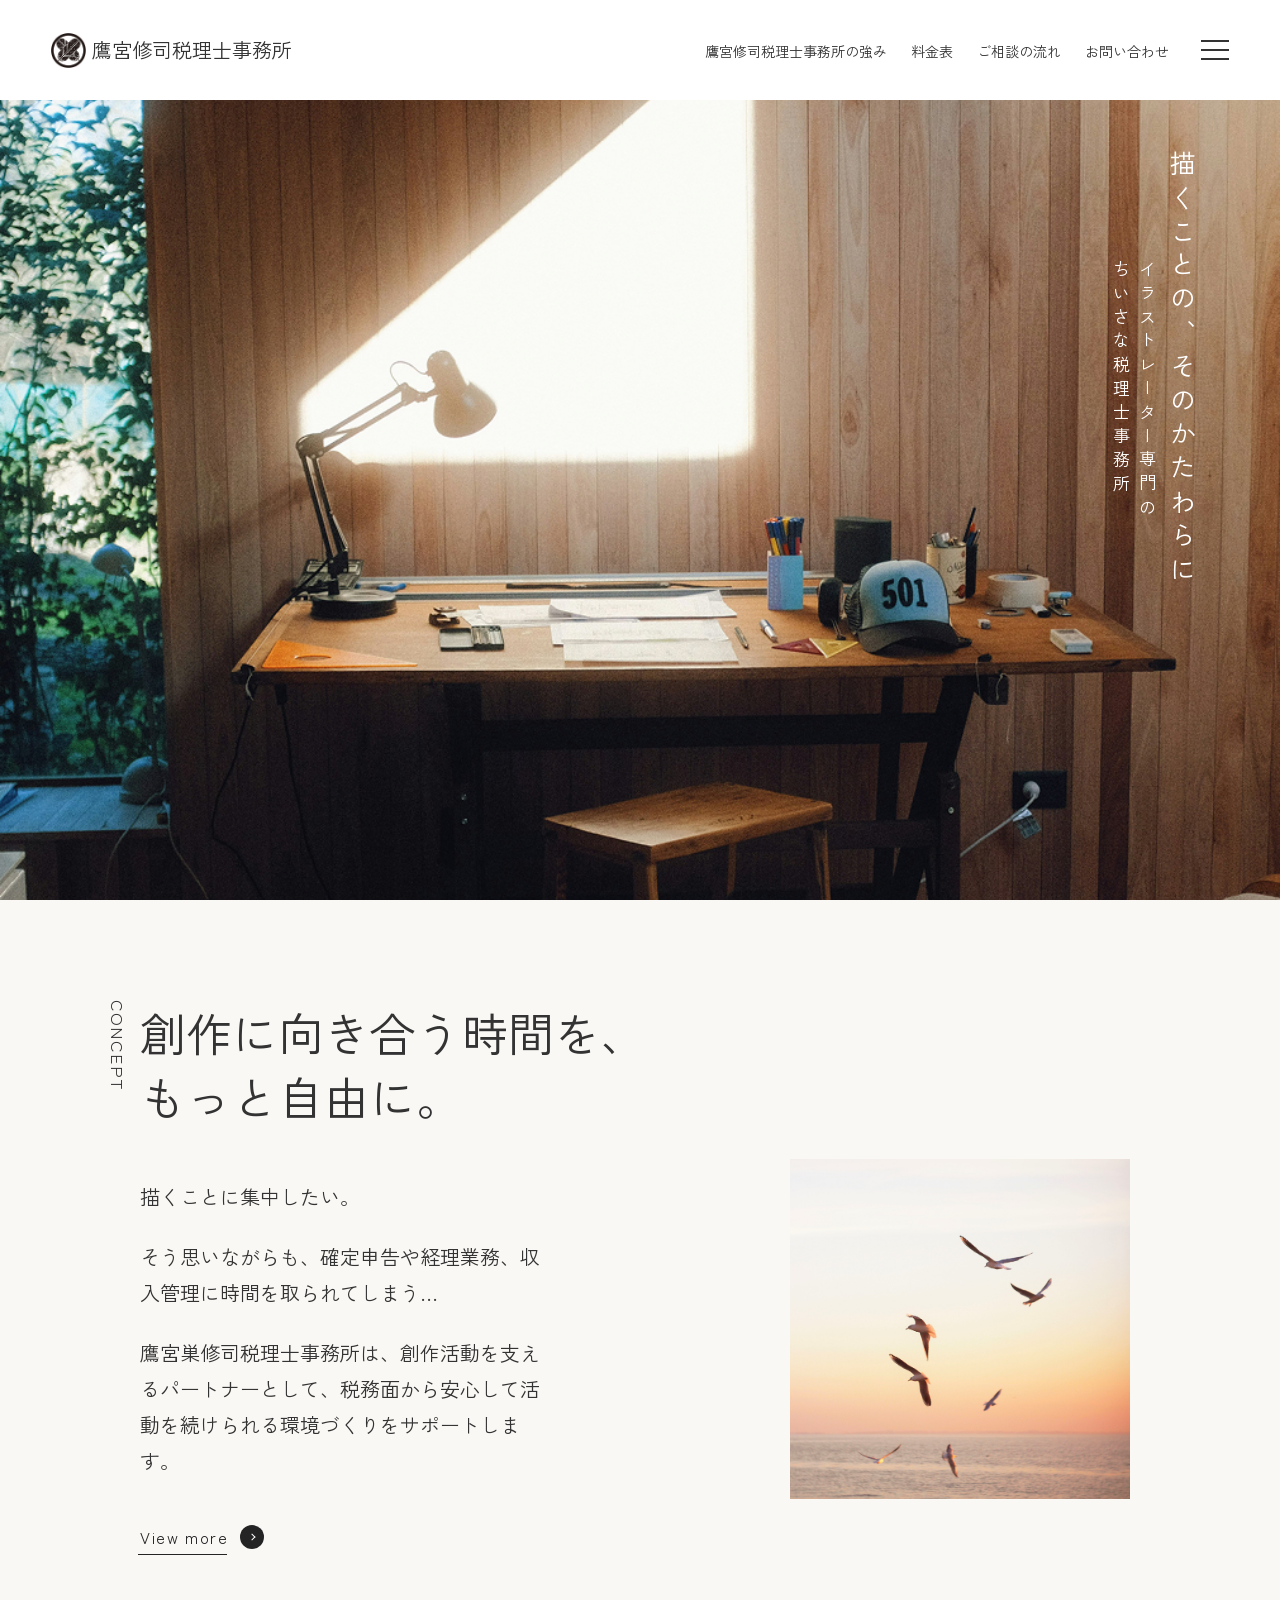
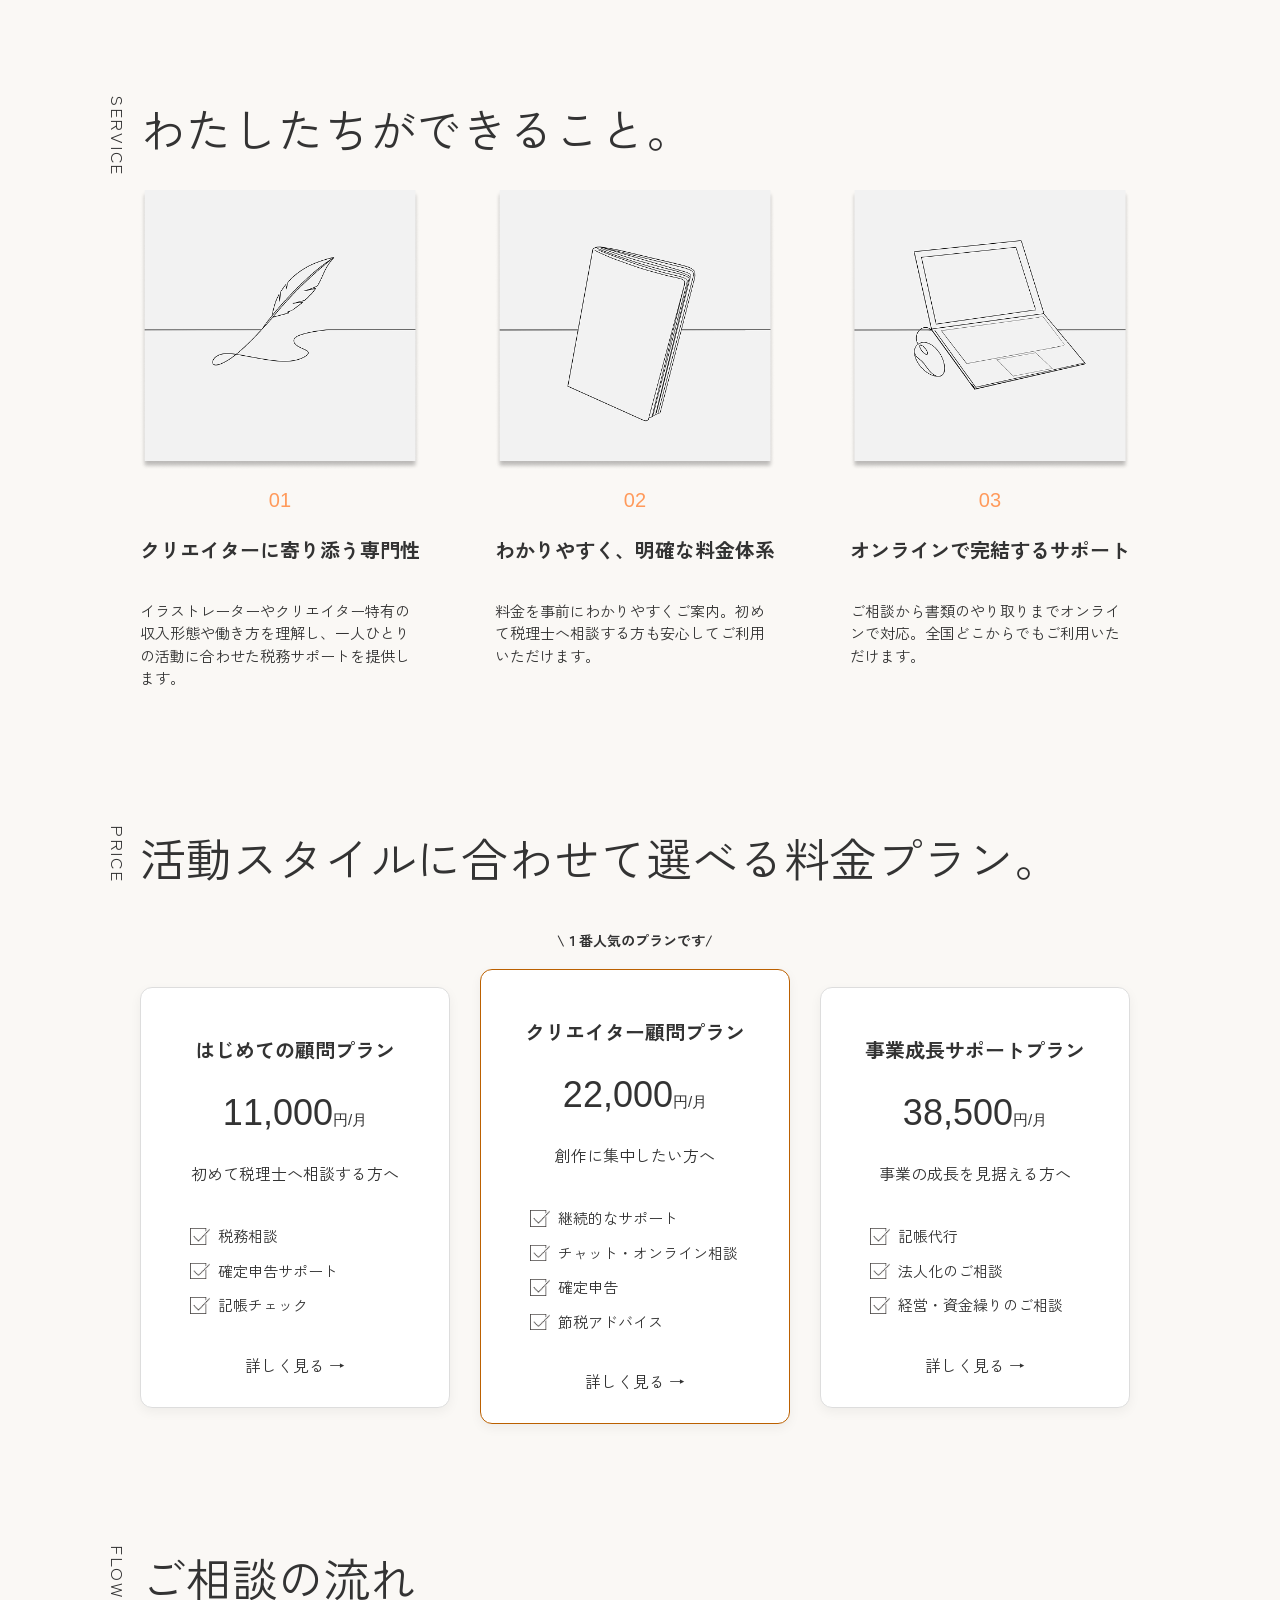
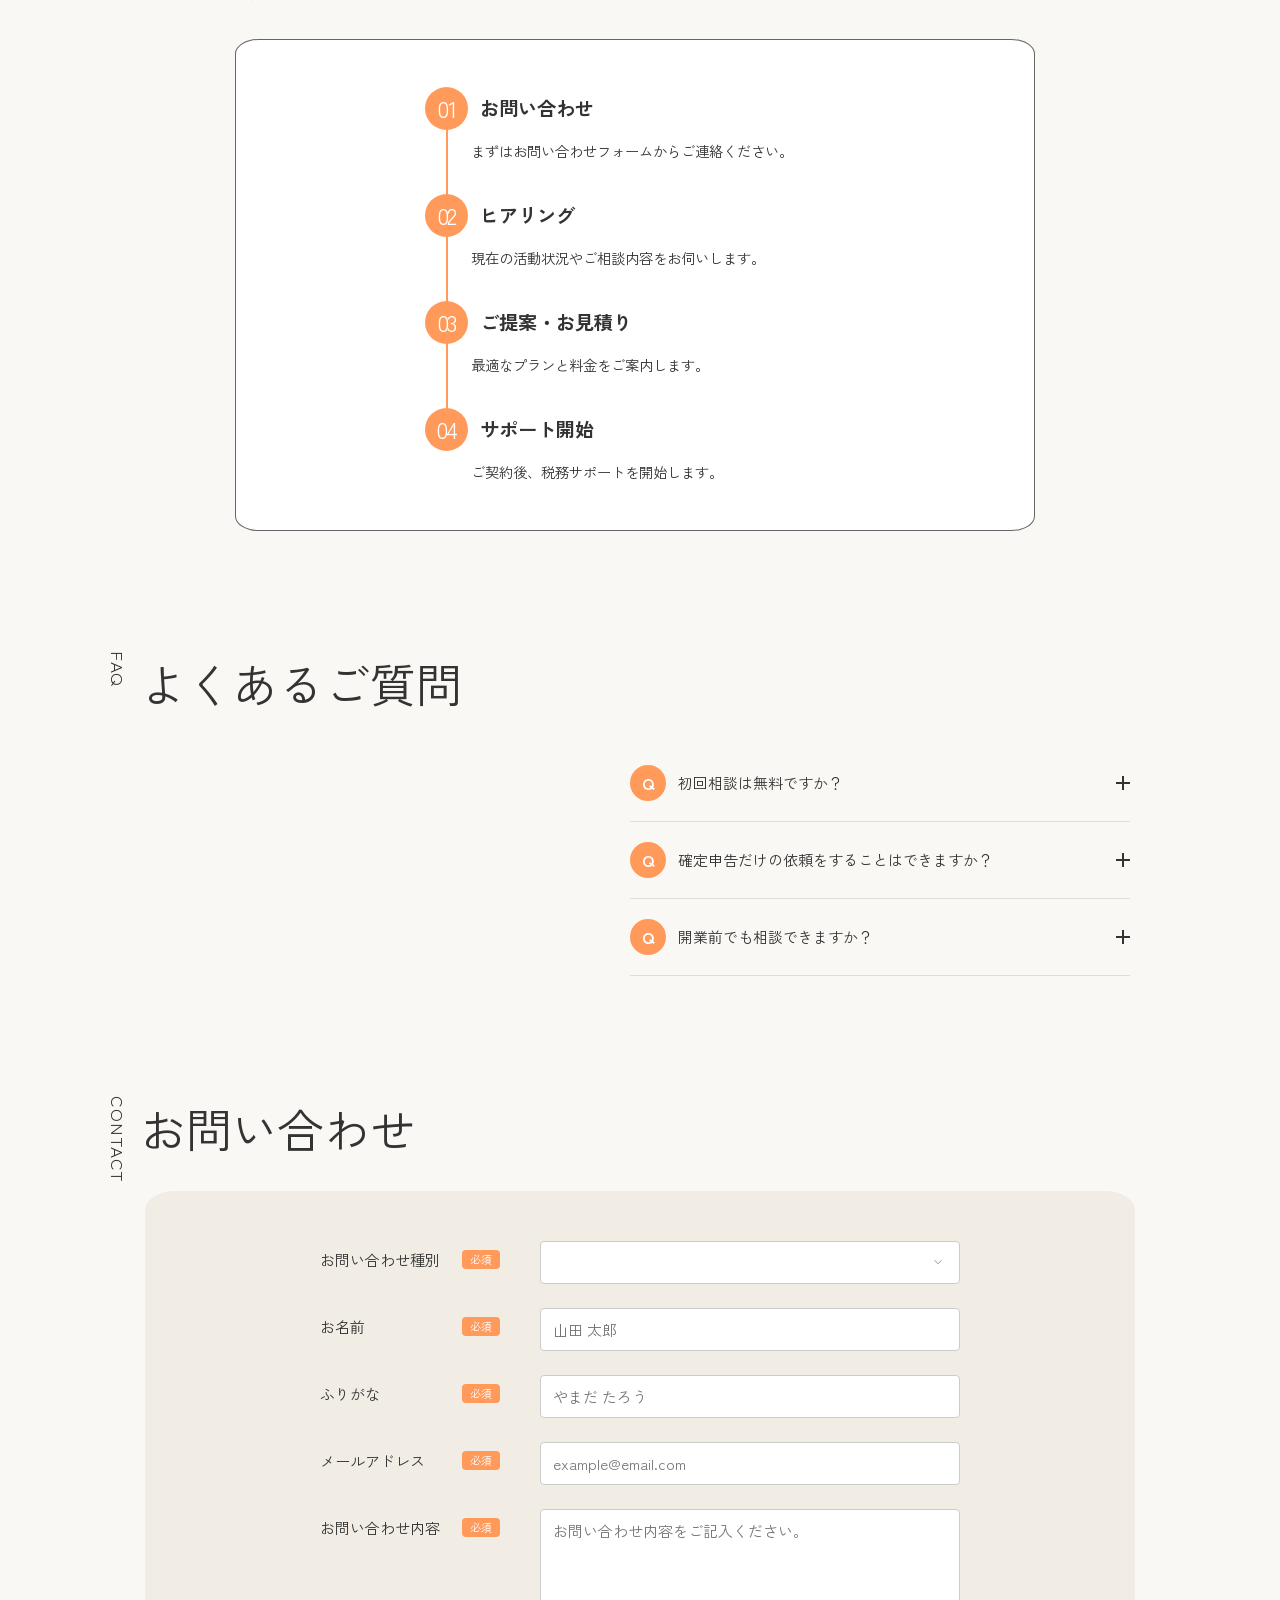
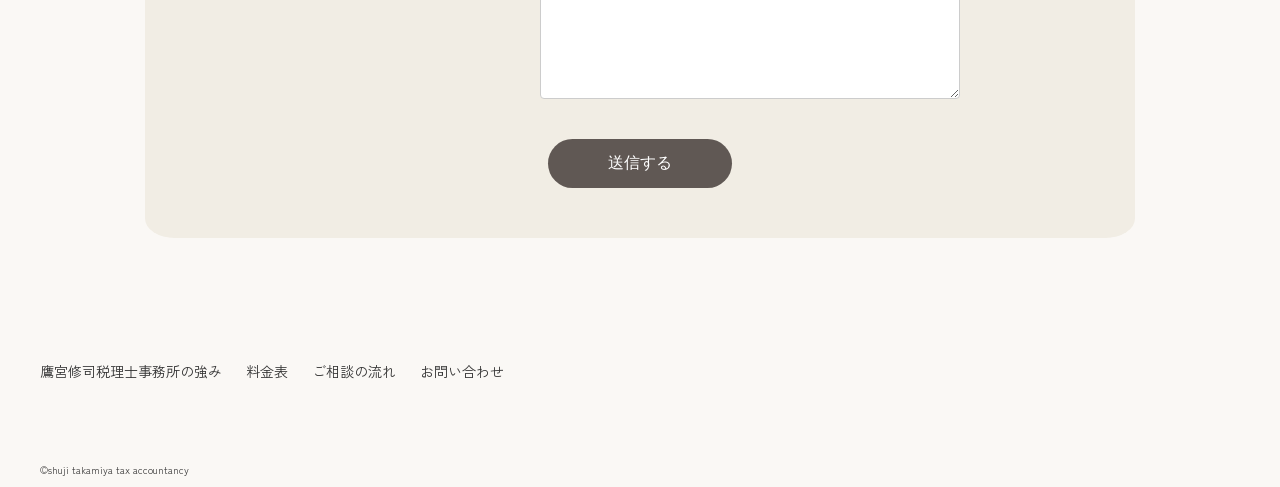
==== commit 8b292d77: "CSS修正" ====
--- a/index.html
+++ b/index.html
@@ -60,8 +60,8 @@
                     <!-- 【左エリア】文章 ＋ ボタン -->
                     <div class="section-body">
                         <p>描くことに集中したい。</p>
-                        <p>そう思いながらも、確定申告や経理業務、収入管理<br>に時間を取られてしまう…</p>
-                        <p>鷹宮巣修司税理士事務所は、創作活動を支える<br>パートナーとして、税務面から安心して活動を<br>続けられる環境づくりをサポートします。</p>
+                        <p>そう思いながらも、確定申告や経理業務、収入管理に時間を取られてしまう…</p>
+                        <p>鷹宮巣修司税理士事務所は、創作活動を支えるパートナーとして、税務面から安心して活動を続けられる環境づくりをサポートします。</p>
 
                         <!-- ボタン（テキストの下） -->
                         <p class="btn-case-1-5">
@@ -358,9 +358,9 @@
         <p>&copy;shuji takamiya tax accountancy</p>
     </footer>
     <button id="to-top-btn" aria-label="ページの一番上に戻る">
-    <span class="arrow-up"></span>
-</button>
-<script src="js/script.js"></script>
+        <span class="arrow-up"></span>
+    </button>
+    <script src="js/script.js"></script>
 </body>
 
 </html>
--- a/css/style.css
+++ b/css/style.css
@@ -94,6 +94,18 @@
     padding: 0;
     display: flex;
     align-items: center;
+    transition: opacity 0.3s ease, transform 0.3s ease;
+    /* ← 追加 */
+}
+
+header.is-scrolled {
+    background-color: transparent;
+}
+
+header.is-scrolled .logo {
+    opacity: 0;
+    transform: translateY(-16px);
+    pointer-events: none;
 }
 
 .logo a {
@@ -118,7 +130,6 @@
 header {
     height: 100px;
     display: flex;
-    justify-content: space-between;
     align-items: center;
     padding: 15px 4%;
     box-sizing: border-box;
@@ -128,12 +139,19 @@
     left: 0;
     width: 100%;
     background-color: #fff;
+    border: none;
+    /* ← 追加：枠を明示的になくす */
+    box-shadow: none;
+    /* ← 追加 */
+    transition: background-color 0.3s ease;
+    /* ← 追加 */
     z-index: 200;
 }
 
 /* ナビゲーション全体のエリアを右側に寄せる */
 nav {
     margin-left: auto;
+    margin-right: 60px;
     /* ロゴがある場合、メニューを自動で右端に寄せます */
 }
 
@@ -142,11 +160,18 @@
     display: flex;
     align-items: center;
     gap: 24px;
-    /* メニューごとの間隔（好みの幅に調整してください） */
     list-style: none;
-    /* 箇条書きのドット（点）を消す */
     margin: 0;
     padding: 0;
+    transition: opacity 0.3s ease, transform 0.3s ease;
+    /* ← 追加 */
+}
+
+/* ファーストビューを抜けたらリストだけ上にスライドして隠す */
+header.is-scrolled nav:not(.is-open) .nav-list {
+    opacity: 0;
+    transform: translateY(-16px);
+    pointer-events: none;
 }
 
 ul a {
@@ -157,16 +182,17 @@
     /* 画面が狭くなっても文字が途中で改行されないようにする */
 }
 
-/* ハンバーガーボタンは常に表示 */
 .burger-btn {
-    display: block;
-    margin-left: auto;
+    position: absolute;
+    top: 50%;
+    right: 4%;
+    transform: translateY(-50%);
     width: 28px;
     height: 20px;
-    position: relative;
     background: none;
     border: none;
     cursor: pointer;
+    z-index: 210;
 }
 
 .burger-btn span {
@@ -179,17 +205,27 @@
     transition: transform 0.3s ease, opacity 0.3s ease, top 0.3s ease;
 }
 
-.burger-btn span:nth-child(1) { top: 0; }
-.burger-btn span:nth-child(2) { top: 9px; }
-.burger-btn span:nth-child(3) { top: 18px; }
+.burger-btn span:nth-child(1) {
+    top: 0;
+}
+
+.burger-btn span:nth-child(2) {
+    top: 9px;
+}
+
+.burger-btn span:nth-child(3) {
+    top: 18px;
+}
 
 .burger-btn.is-active span:nth-child(1) {
     top: 9px;
     transform: rotate(45deg);
 }
+
 .burger-btn.is-active span:nth-child(2) {
     opacity: 0;
 }
+
 .burger-btn.is-active span:nth-child(3) {
     top: 9px;
     transform: rotate(-45deg);
@@ -199,7 +235,7 @@
 nav.is-open {
     display: block;
     position: absolute;
-    top: 100px;
+    top: 0;
     left: 0;
     width: 100%;
     background-color: #fff;
@@ -386,20 +422,9 @@
     margin-top: 0;
 }
 
-#concept-page h1 {
-    font-size: 46px;
-    /* カンプ通り48pxに設定 */
-    font-weight: normal;
-    line-height: 1.4;
-    margin-top: 0;
-    margin-bottom: 30px;
-    /* 見出しと本文の間の余白 */
-    max-width: 100%;
-}
-
 .section-body {
     flex: 1;
-    max-width: 520px;
+    max-width: 400px;
 }
 
 .section-body p {
@@ -834,6 +859,8 @@
     margin: 0 auto;
     margin-right: 18%;
     padding: 16px 0 0;
+    overflow: hidden;
+    transition: height 0.4s ease;
 }
 
 /* ＋アイコン */
--- a/css/responsive.css
+++ b/css/responsive.css
@@ -42,7 +42,6 @@
     }
 
     .concept-title,
-    #concept-page h1,
     .section-container h1 {
         font-size: 32px;
         font-weight: normal;
@@ -82,6 +81,13 @@
         z-index: 200;
     }
 
+    /* ヘッダーがsticky（＝通常フローに戻る）になるため、
+       main側の固定オフセット(padding-top:100px)は不要になる。
+       残っているとヘッダーとメイン先頭の間に余白ができるのでリセットする。 */
+    main {
+        padding-top: 0;
+    }
+
     .logo-text {
         font-size: 15px;
         font-weight: normal;
@@ -92,19 +98,23 @@
     }
 
     nav {
+    position: fixed;
+    top: 70px;
+    left: 0;
+    width: 100%;
+    height: 0;
+    overflow: hidden;
+    background-color: #ffffff;
+    box-shadow: 0 8px 20px rgba(0, 0, 0, 0.08);
+    transition: height 0.9s cubic-bezier(0.22, 1, 0.36, 1);   /* ← 0.35s ease から変更 */
+    z-index: 199;
+}
+
+    nav.is-open {
         position: fixed;
         top: 70px;
         left: 0;
         width: 100%;
-        height: 0;
-        overflow: hidden;
-        background-color: #ffffff;
-        box-shadow: 0 8px 20px rgba(0, 0, 0, 0.08);
-        transition: height 0.35s ease;
-        z-index: 199;
-    }
-
-    nav.is-open {
         height: calc(100vh - 70px);
     }
 
@@ -127,17 +137,15 @@
     }
 
     .burger-btn {
-        display: flex;
-        flex-direction: column;
-        justify-content: center;
-        align-items: center;
-        gap: 5px;
-        width: 32px;
-        height: 32px;
-        margin-left: auto;
-        z-index: 210;
-        position: relative;
-    }
+    display: flex;
+    flex-direction: column;
+    justify-content: center;
+    align-items: center;
+    gap: 5px;
+    width: 32px;
+    height: 32px;
+    z-index: 210;
+}
 
     .burger-btn span {
         display: block;
@@ -247,8 +255,9 @@
     }
 
     .services-list li img {
-        width: 60%;
-        height: 60%;
+        width: 100%;
+        height: auto;
+        aspect-ratio: 4 / 3;
         object-fit: cover;
         border-radius: 12px;
         margin: 0 0 16px;
@@ -271,9 +280,10 @@
         font-weight: bold;
         display: block;
         width: 100%;
+        max-width: 300px;
+        margin: 0 auto 10px;
+        /* 説明文との間は詰める */
         text-align: center;
-        margin: 0 0 10px;
-        /* 説明文との間は詰める */
         line-height: 1.4;
     }
 
@@ -281,8 +291,9 @@
         font-size: 14px;
         display: block;
         width: 100%;
+        max-width: 300px;
+        margin: 0 auto;
         text-align: center;
-        margin: 0;
         line-height: 1.8;
     }
 
@@ -406,19 +417,23 @@
     }
 
     nav {
+    position: fixed;
+    top: 70px;
+    left: 0;
+    width: 100%;
+    height: 0;
+    overflow: hidden;
+    background-color: #ffffff;
+    box-shadow: 0 8px 20px rgba(0, 0, 0, 0.08);
+    transition: height 0.9s cubic-bezier(0.22, 1, 0.36, 1);
+    z-index: 199;
+}
+
+    nav.is-open {
         position: fixed;
         top: 70px;
         left: 0;
         width: 100%;
-        height: 0;
-        overflow: hidden;
-        background-color: #ffffff;
-        box-shadow: 0 8px 20px rgba(0, 0, 0, 0.08);
-        transition: height 0.35s ease;
-        z-index: 199;
-    }
-
-    nav.is-open {
         height: calc(100vh - 70px);
     }
 
@@ -441,17 +456,15 @@
     }
 
     .burger-btn {
-        display: flex;
-        flex-direction: column;
-        justify-content: center;
-        align-items: center;
-        gap: 5px;
-        width: 32px;
-        height: 32px;
-        margin-left: auto;
-        z-index: 210;
-        position: relative;
-    }
+    display: flex;
+    flex-direction: column;
+    justify-content: center;
+    align-items: center;
+    gap: 5px;
+    width: 32px;
+    height: 32px;
+    z-index: 210;
+}
 
     .burger-btn span {
         display: block;
@@ -598,9 +611,12 @@
 /* ---------- 小さめスマホ（〜400px） ---------- */
 @media screen and (max-width: 400px) {
 
-    .concept-title,
-    .section-container h1 {
-        font-size: 20px;
+    .concept-title {
+        font-size: 23px;
+    }
+
+    .section-body p {
+        font-size: 15px;
     }
 
     .price {
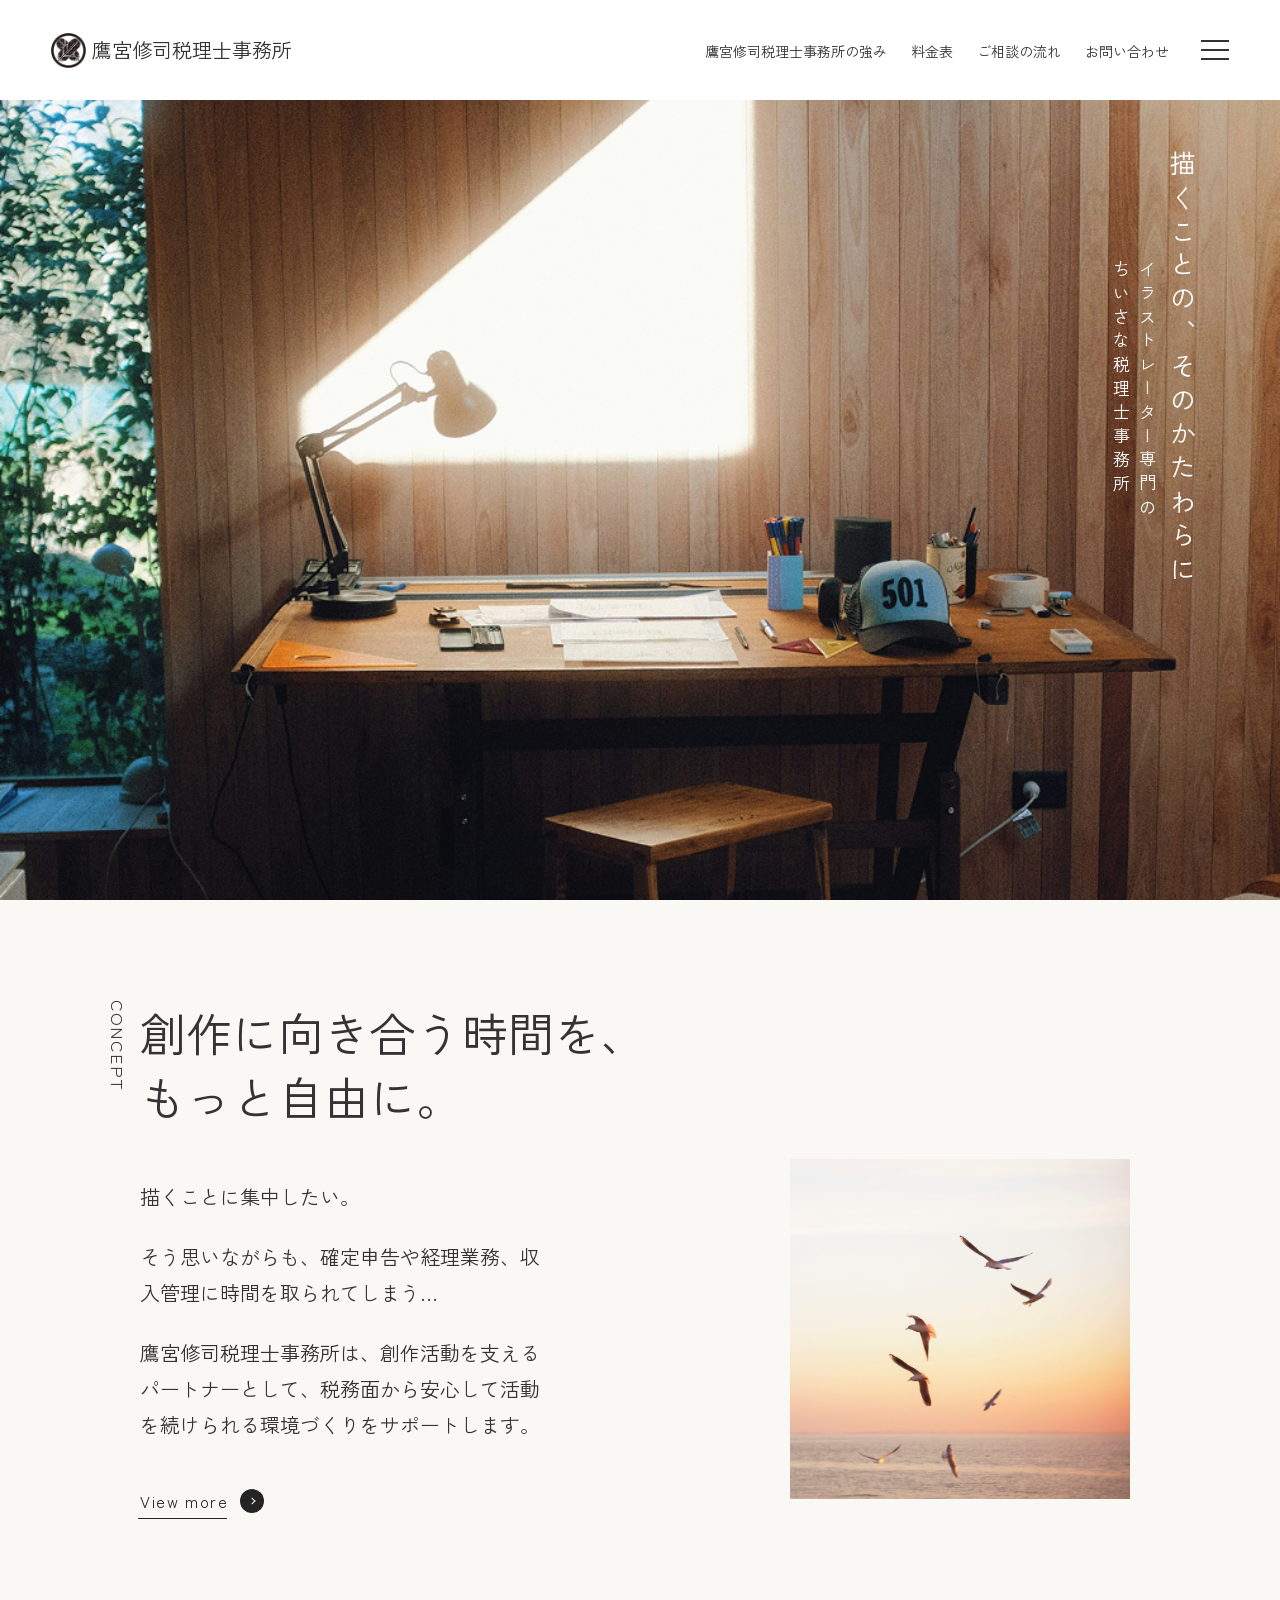
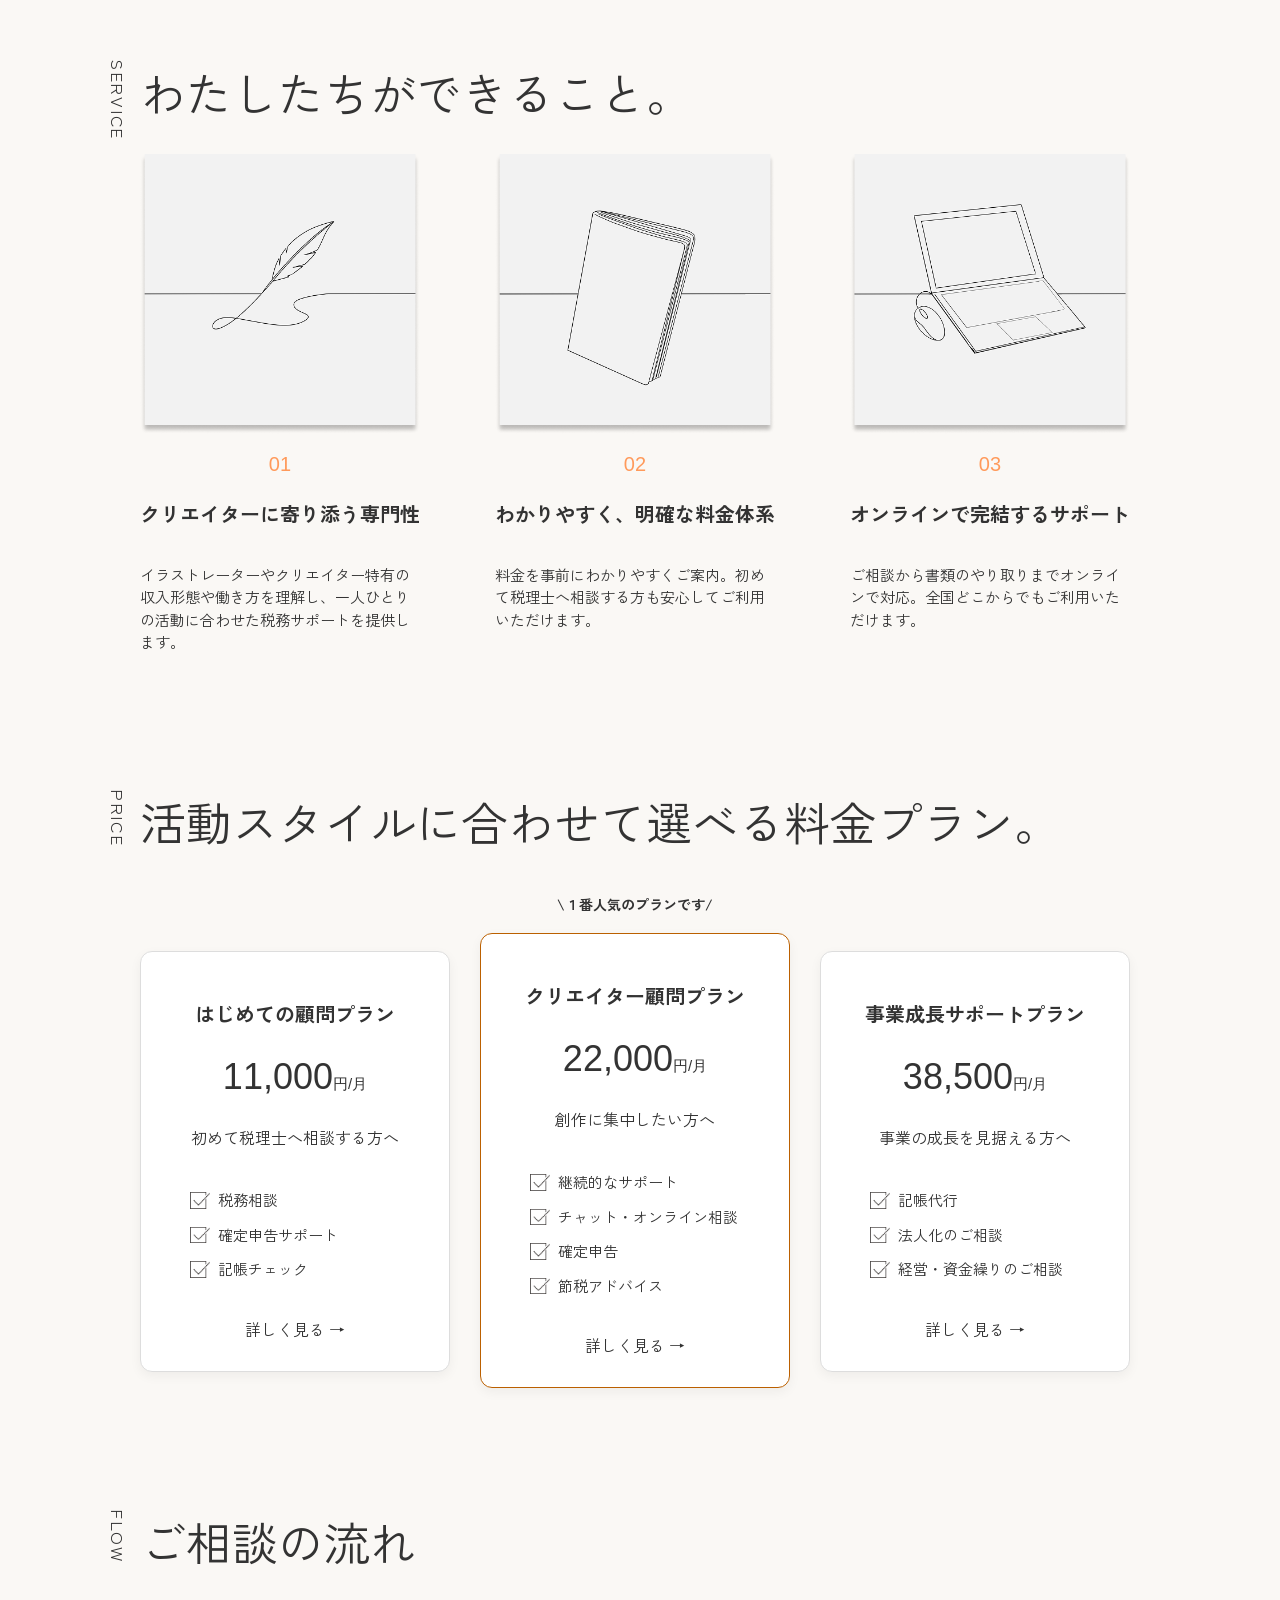
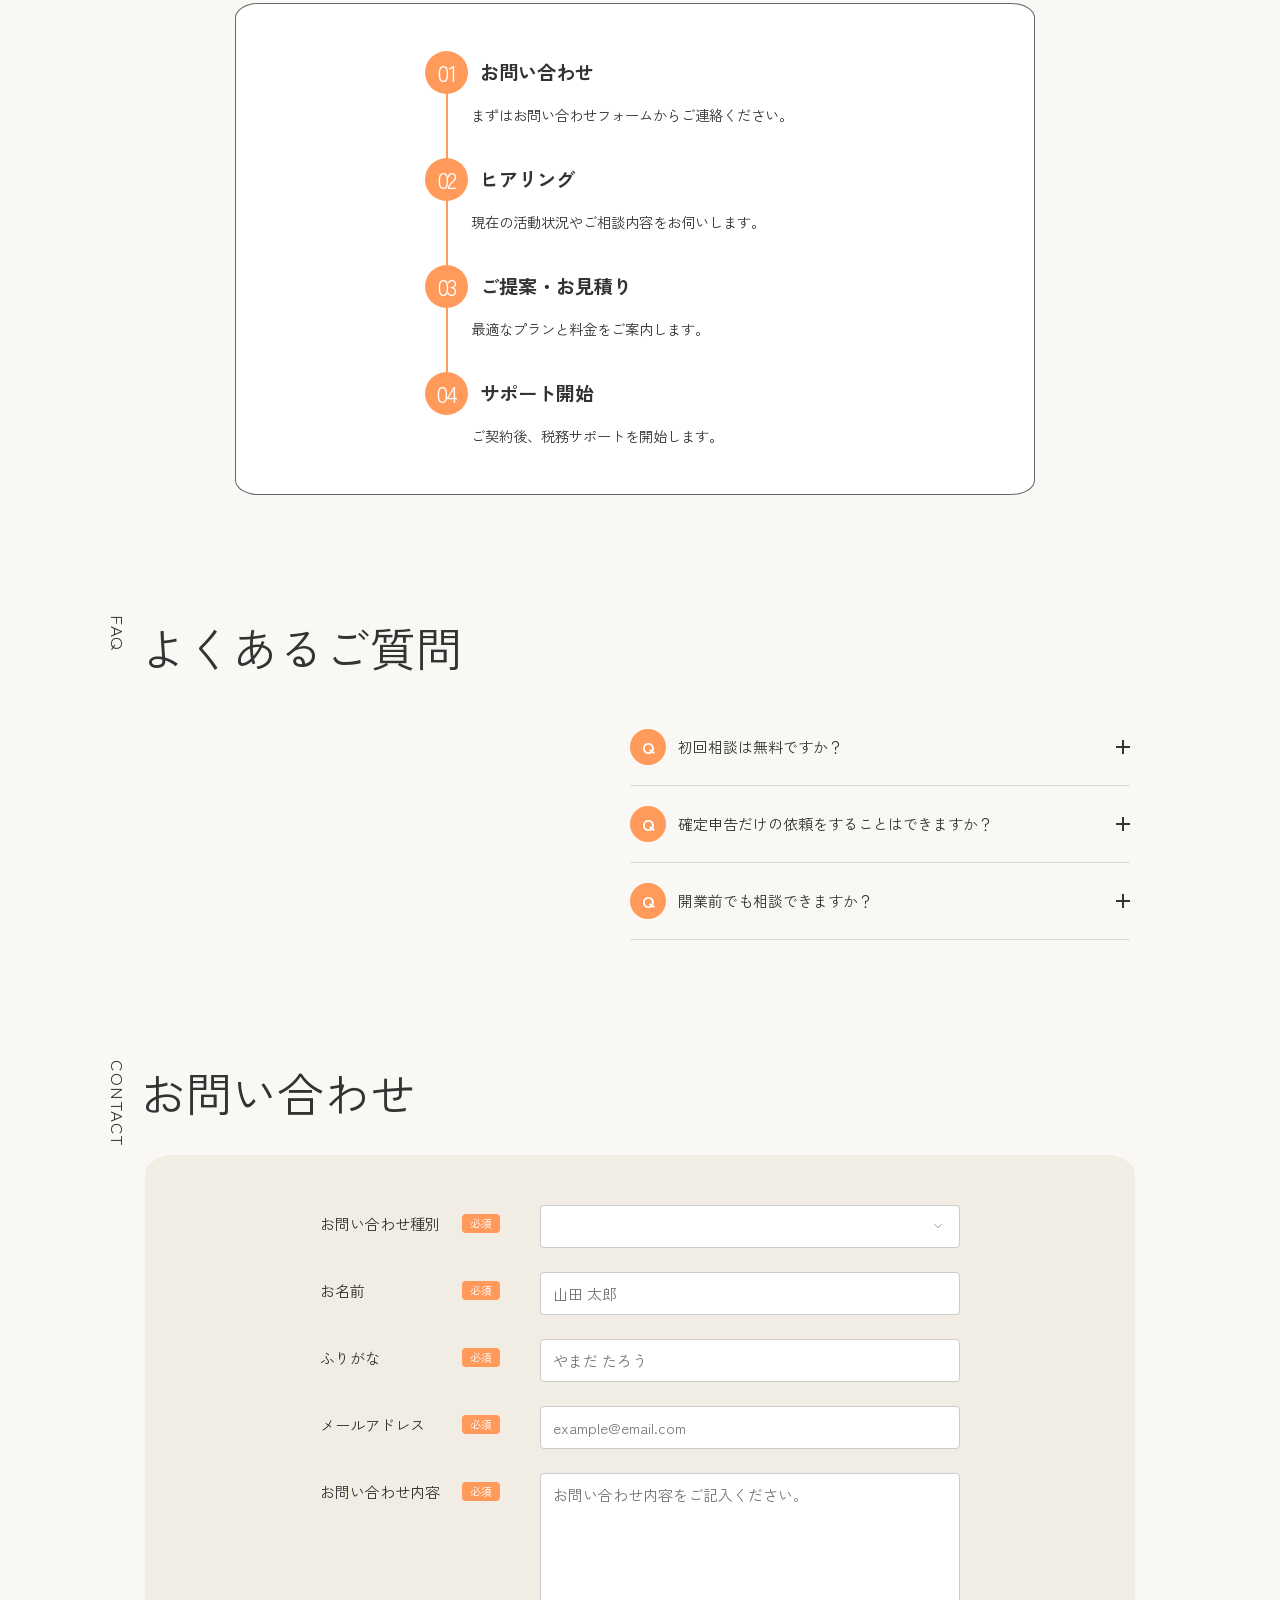
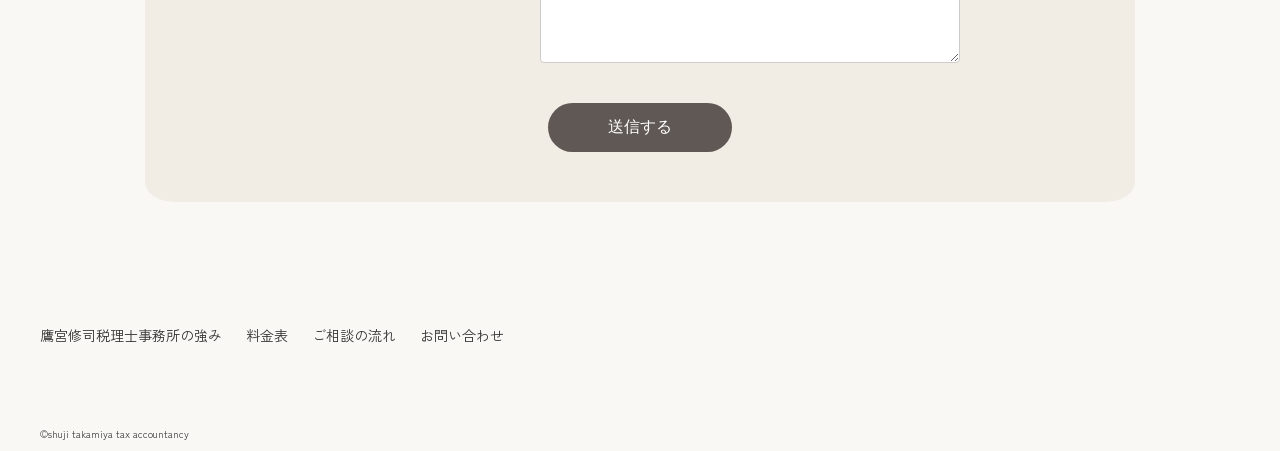
==== commit dedb4d89: "余白調整" ====
--- a/index.html
+++ b/index.html
@@ -61,7 +61,7 @@
                     <div class="section-body">
                         <p>描くことに集中したい。</p>
                         <p>そう思いながらも、確定申告や経理業務、収入管理に時間を取られてしまう…</p>
-                        <p>鷹宮巣修司税理士事務所は、創作活動を支えるパートナーとして、税務面から安心して活動を続けられる環境づくりをサポートします。</p>
+                        <p>鷹宮修司税理士事務所は、創作活動を支えるパートナーとして、税務面から安心して活動を続けられる環境づくりをサポートします。</p>
 
                         <!-- ボタン（テキストの下） -->
                         <p class="btn-case-1-5">
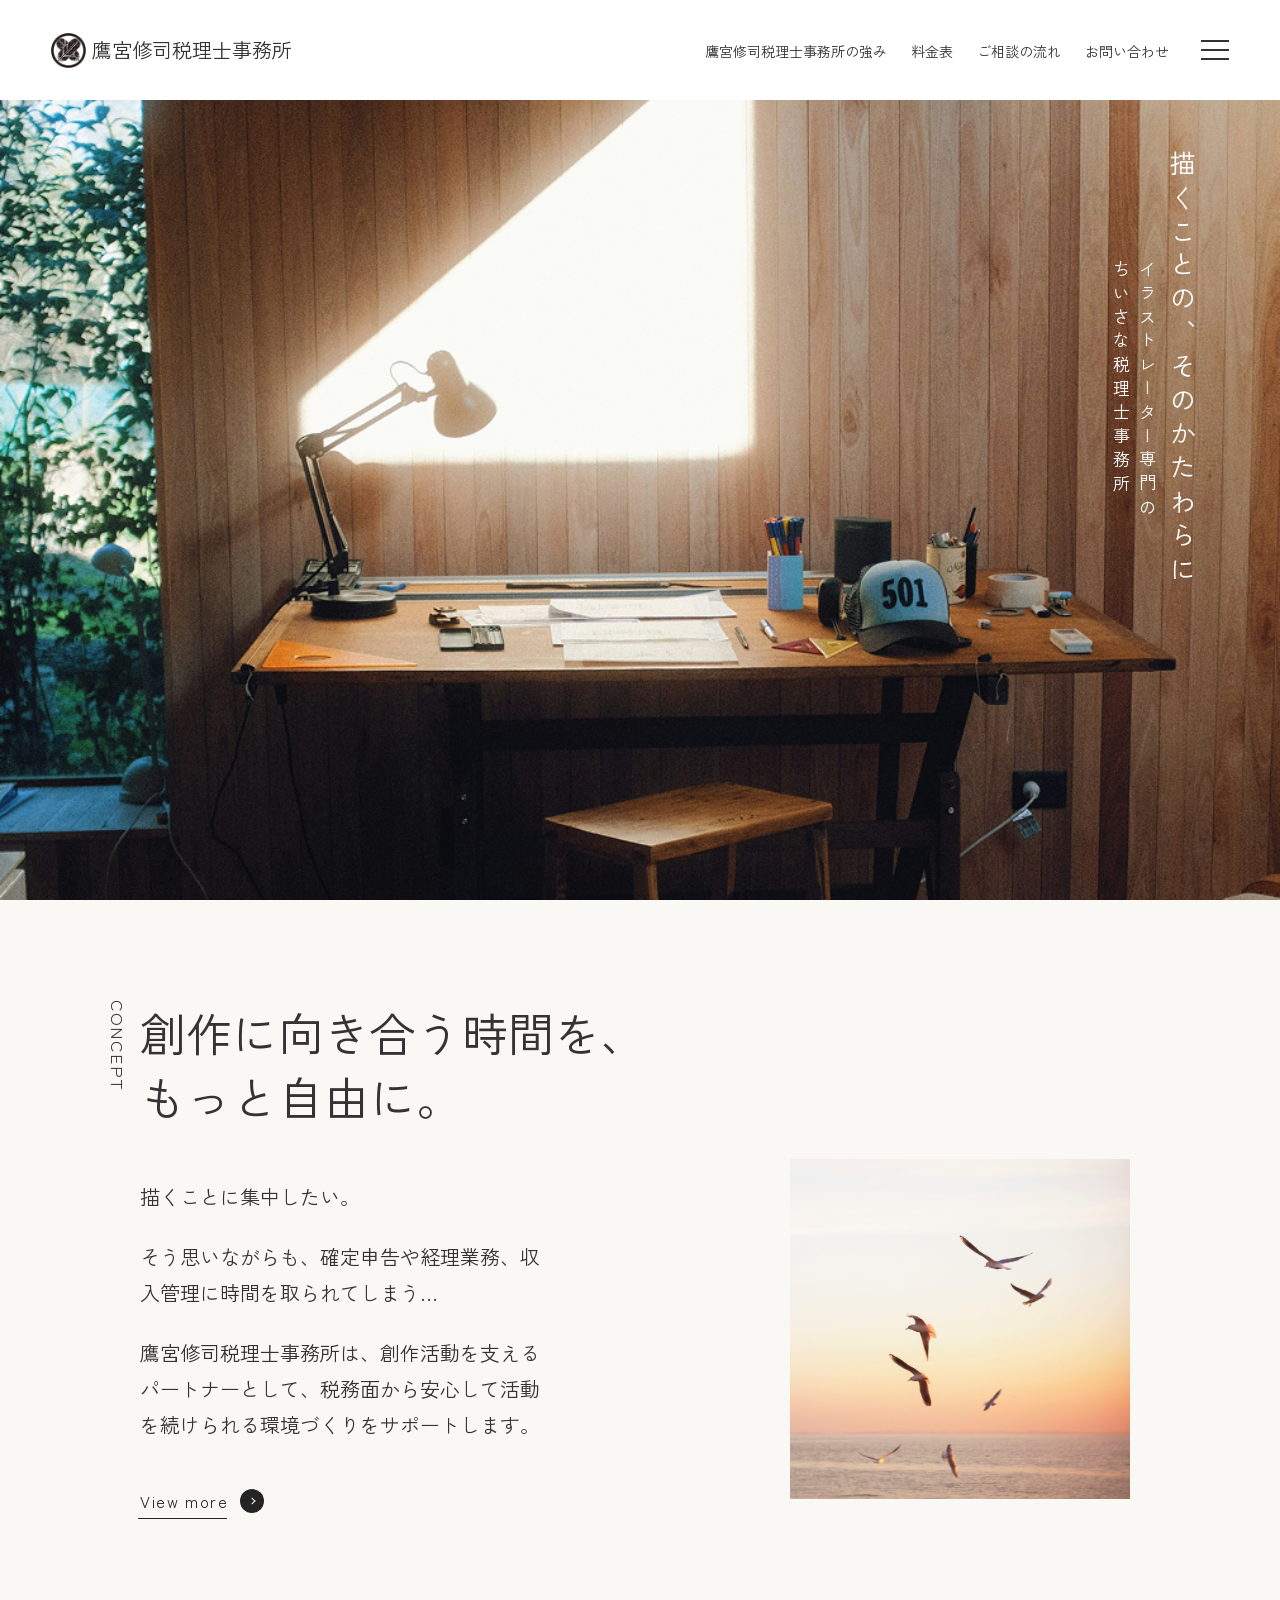
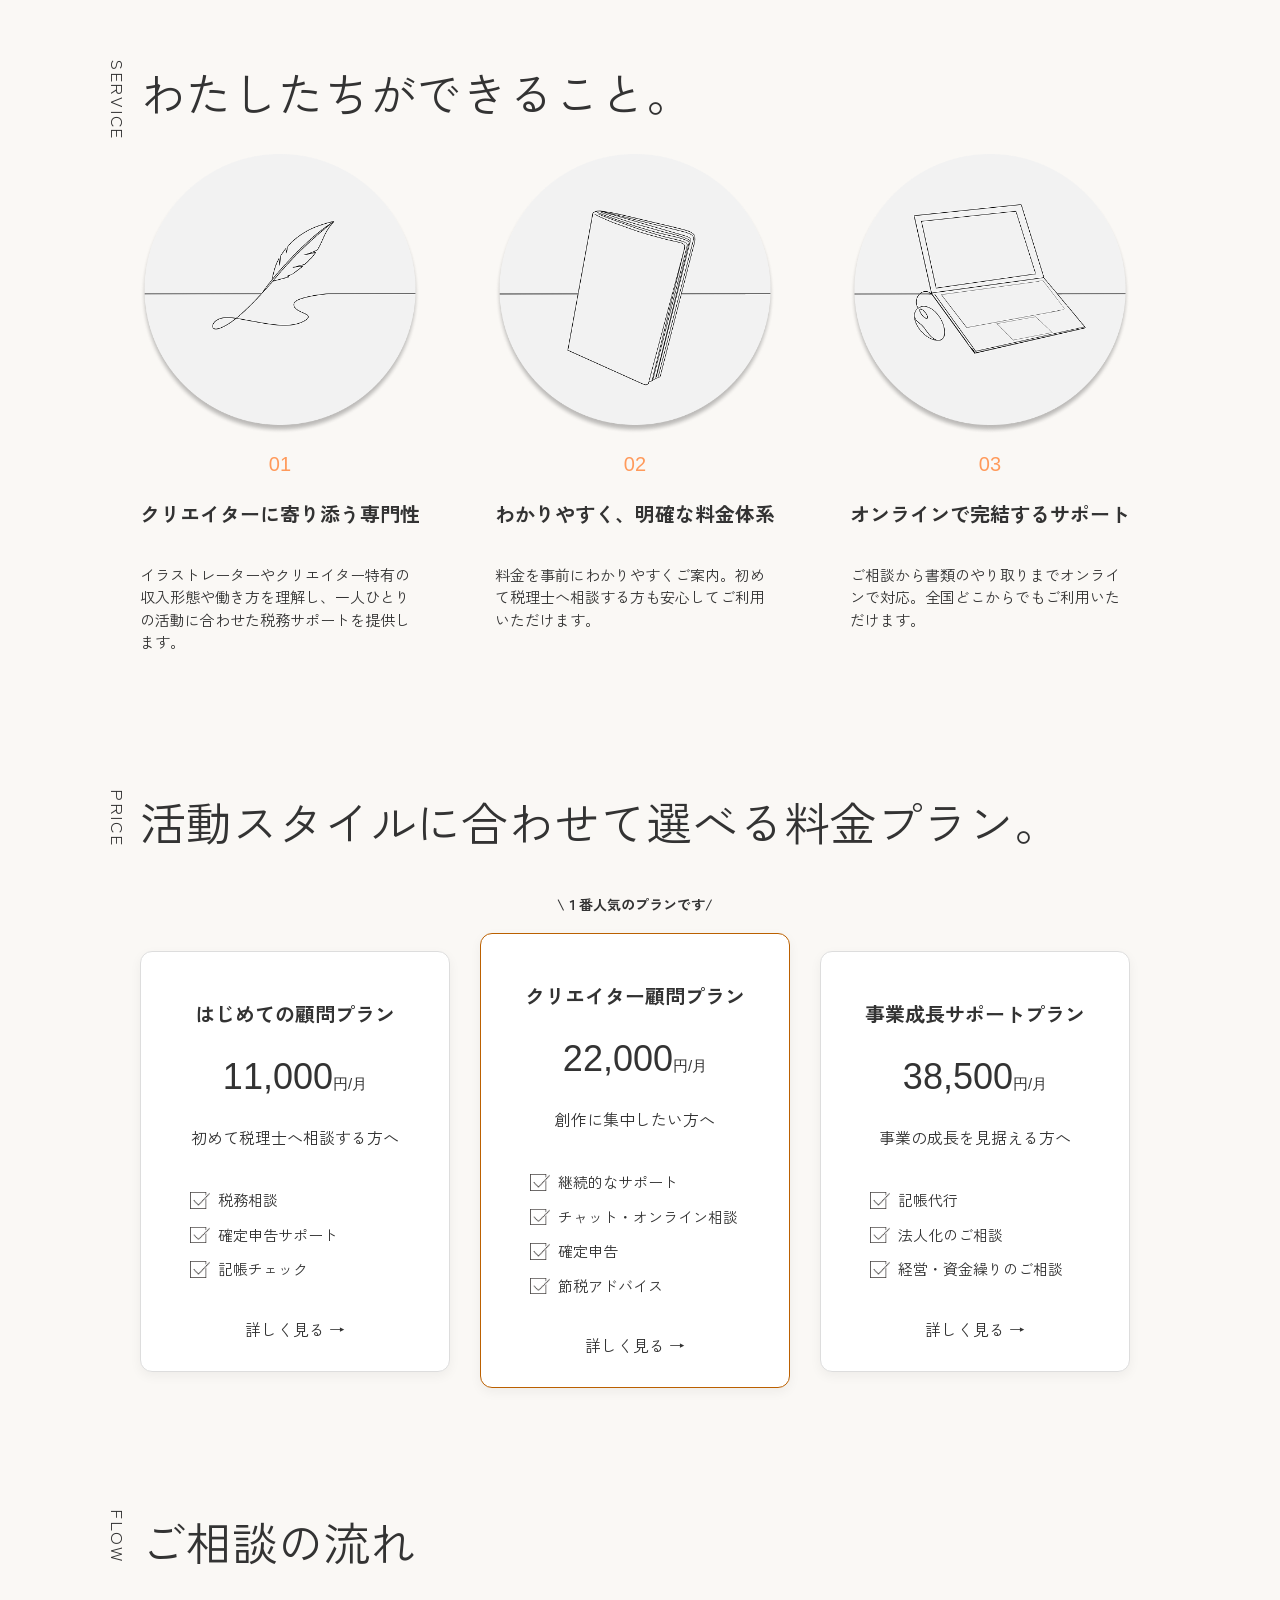
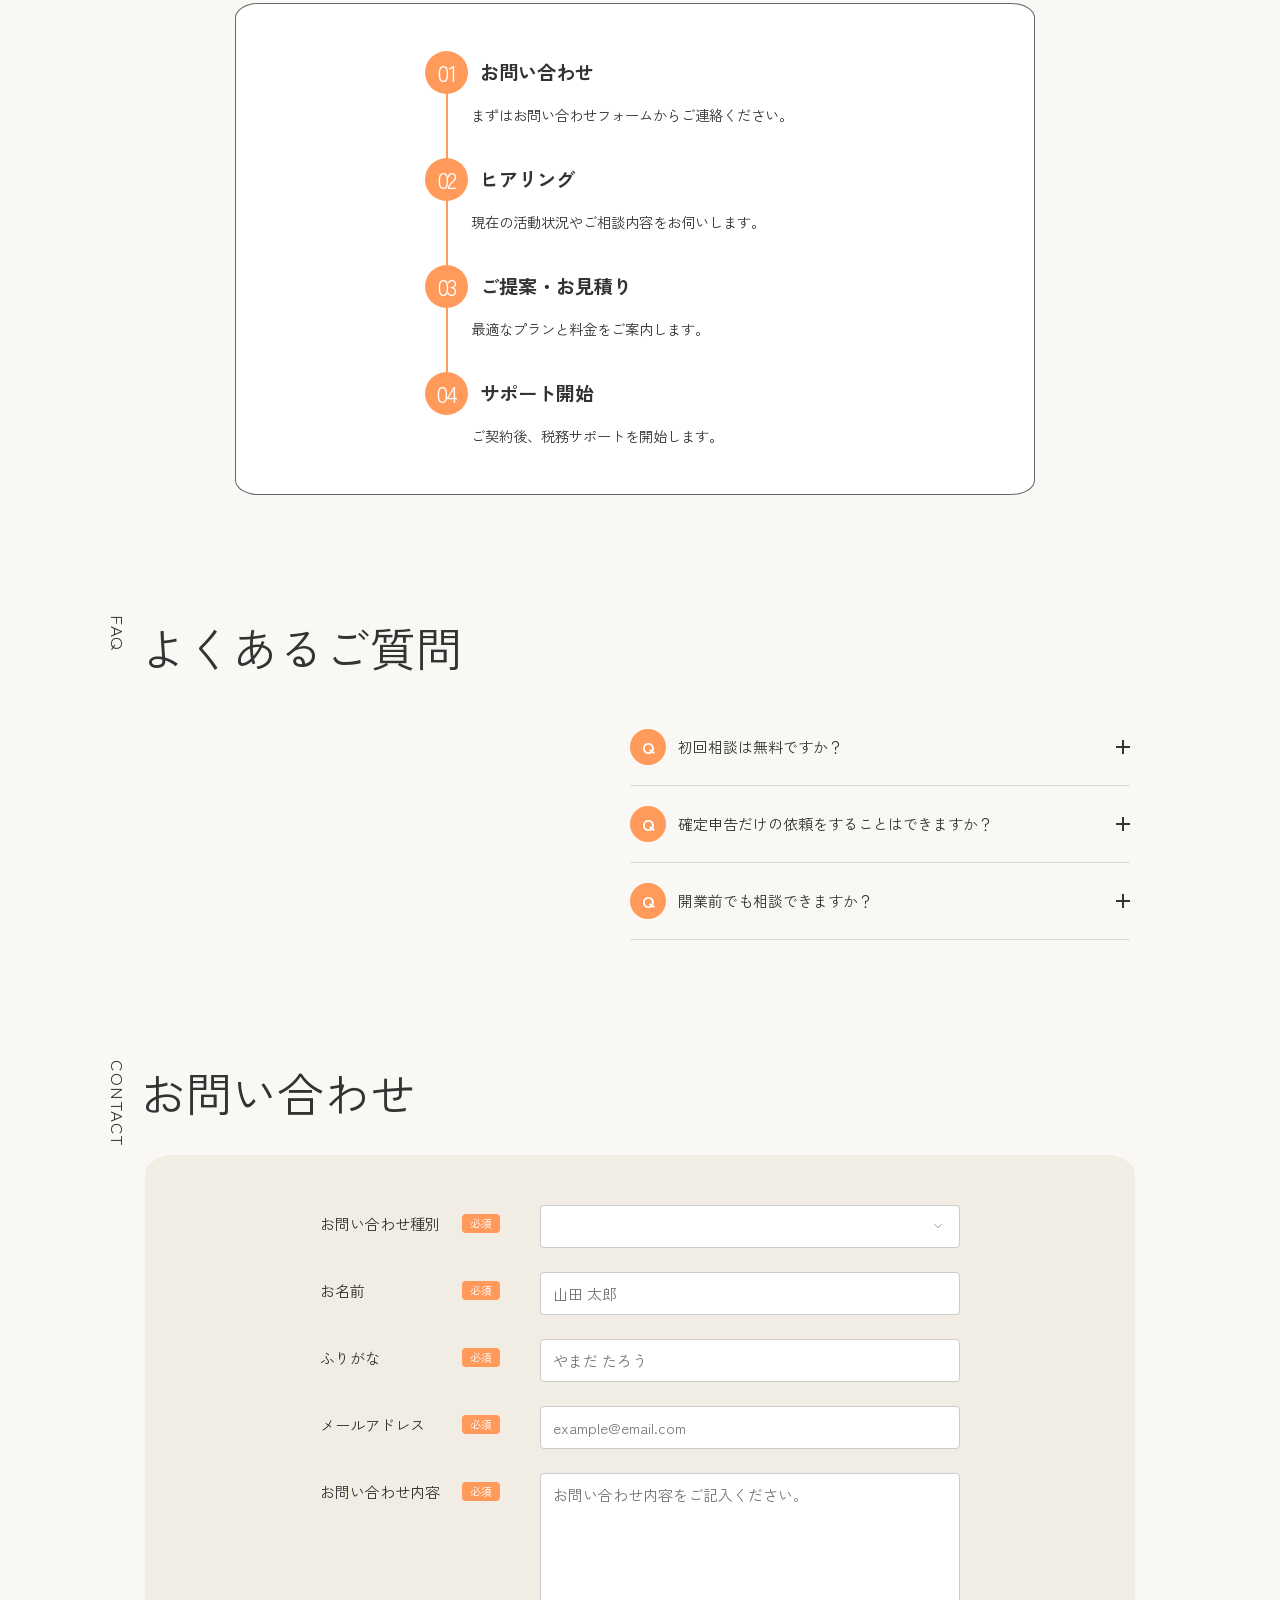
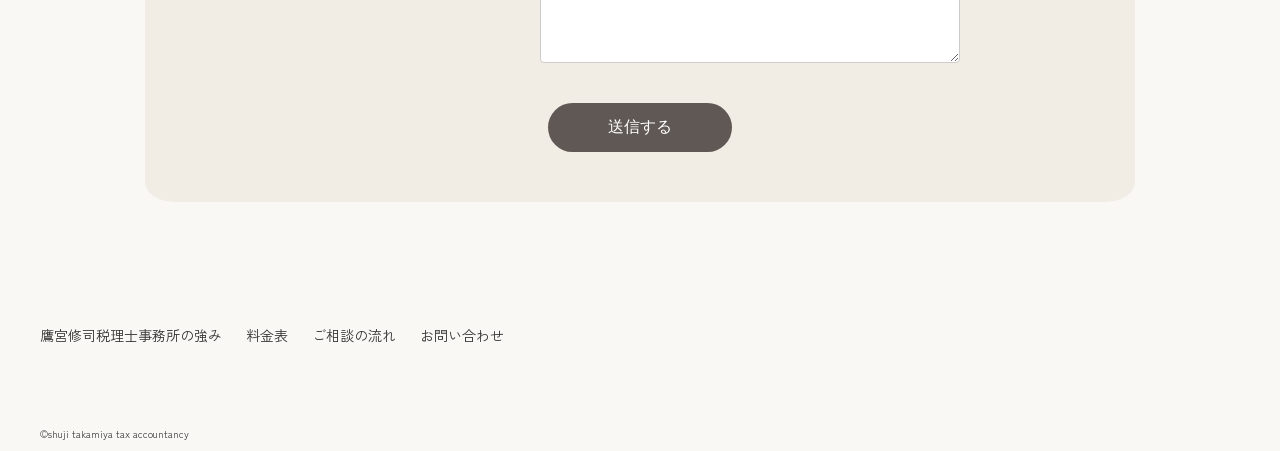
==== commit 9f892075: "衝突解消" ====
--- a/index.html
+++ b/index.html
@@ -84,20 +84,20 @@
 
                 <ol class="services-list">
                     <li>
-                        <img src="img/service01.png" alt="サービス画像1枚目">
+                        <img src="img/service001.png" alt="サービス画像1枚目">
                         <span class="number">01</span>
                         <p class="service-title">クリエイターに寄り添う専門性</p>
                         <p class="service-text">イラストレーターやクリエイター特有の
                             収入形態や働き方を理解し、一人ひとりの活動に合わせた税務サポートを提供します。</p>
                     </li>
                     <li>
-                        <img src="img/service02.png" alt="サービス画像2枚目">
+                        <img src="img/service002.png" alt="サービス画像2枚目">
                         <span class="number">02</span>
                         <p class="service-title">わかりやすく、明確な料金体系</p>
                         <p class="service-text">料金を事前にわかりやすくご案内。初めて税理士へ相談する方も安心してご利用いただけます。</p>
                     </li>
                     <li>
-                        <img src="img/service03.png" alt="サービス画像3枚目">
+                        <img src="img/service003.png" alt="サービス画像3枚目">
                         <span class="number">03</span>
                         <p class="service-title">オンラインで完結するサポート</p>
                         <p class="service-text">ご相談から書類のやり取りまでオンラインで対応。全国どこからでもご利用いただけます。</p>
--- a/css/style.css
+++ b/css/style.css
@@ -247,7 +247,7 @@
     flex-direction: column;
     align-items: flex-start;
     gap: 0;
-    padding: 20px 4%;
+    padding: 0px 4%;
 }
 
 nav.is-open .nav-list li {
--- a/css/responsive.css
+++ b/css/responsive.css
@@ -87,6 +87,7 @@
     main {
         padding-top: 0;
     }
+
 
     .logo-text {
         font-size: 15px;
@@ -435,7 +436,7 @@
         left: 0;
         width: 100%;
         height: calc(100vh - 70px);
-    }
+    } */
 
     .nav-list {
         flex-direction: column;
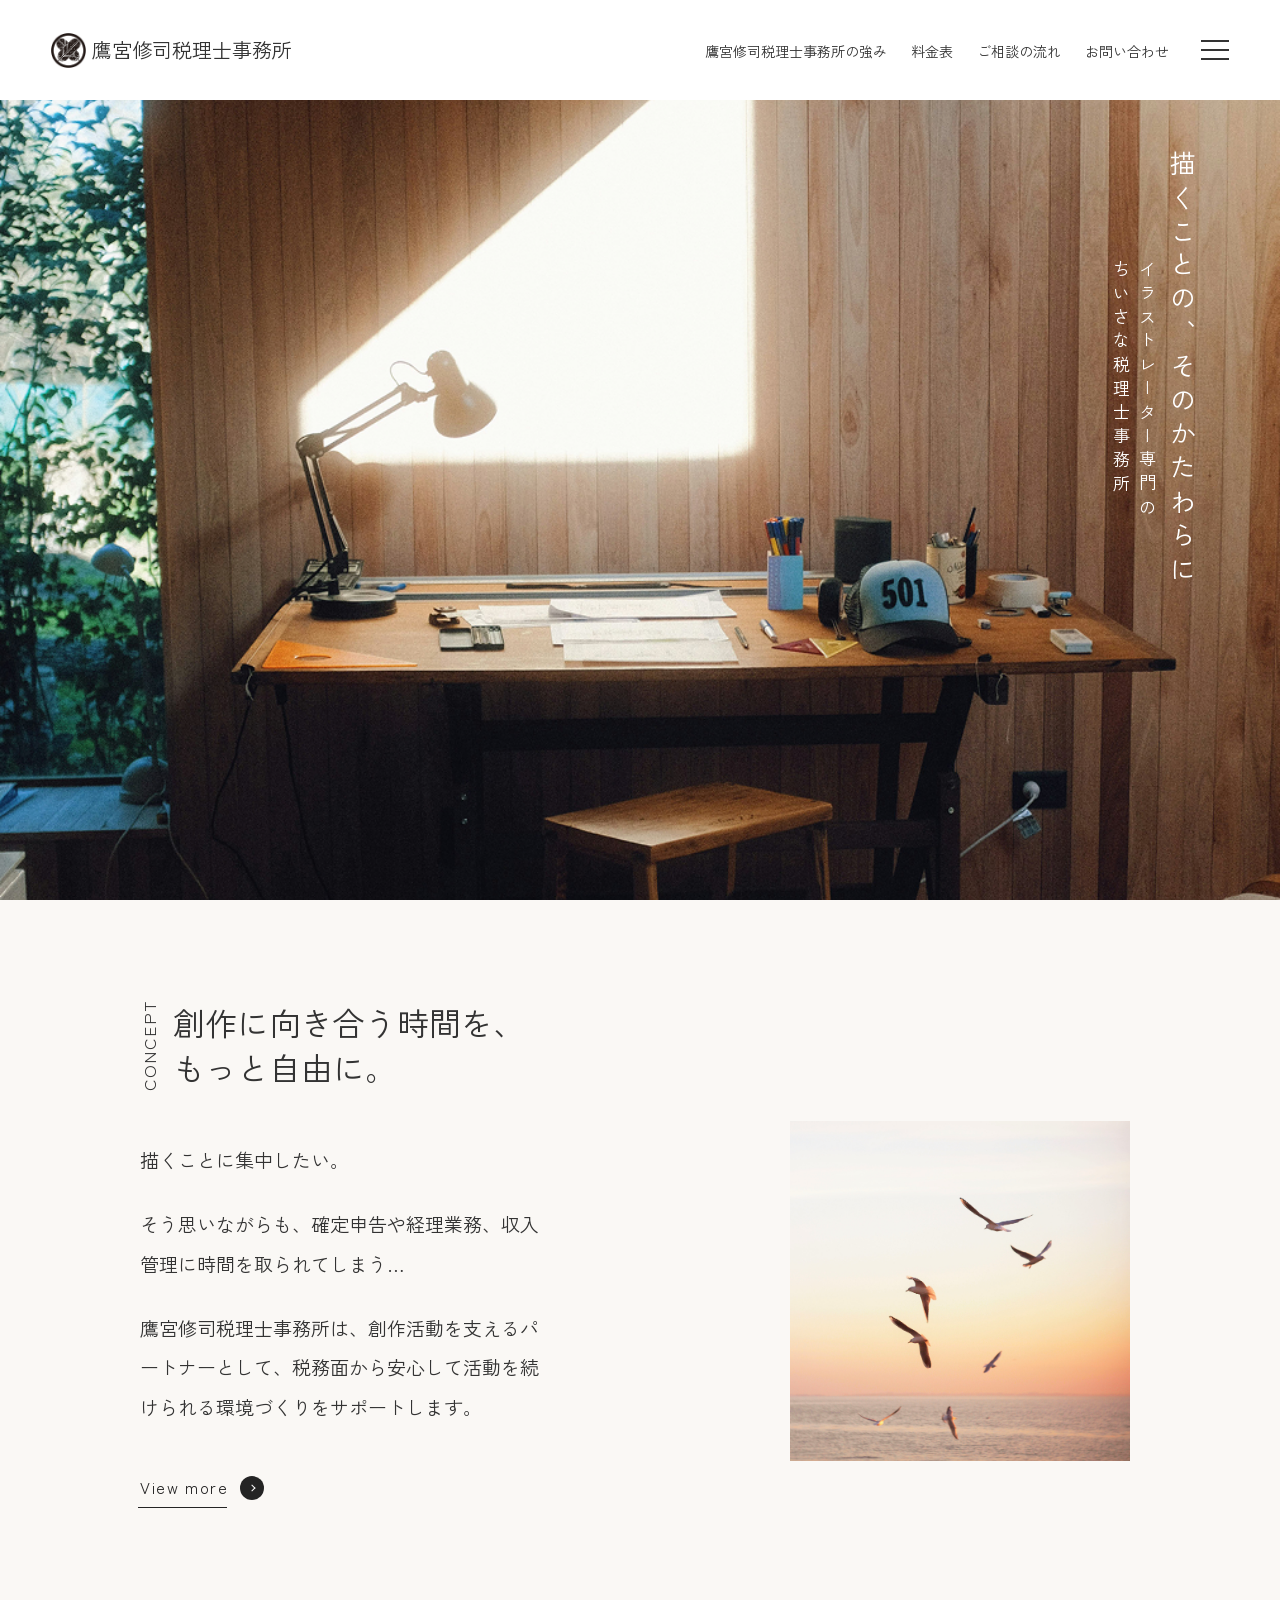
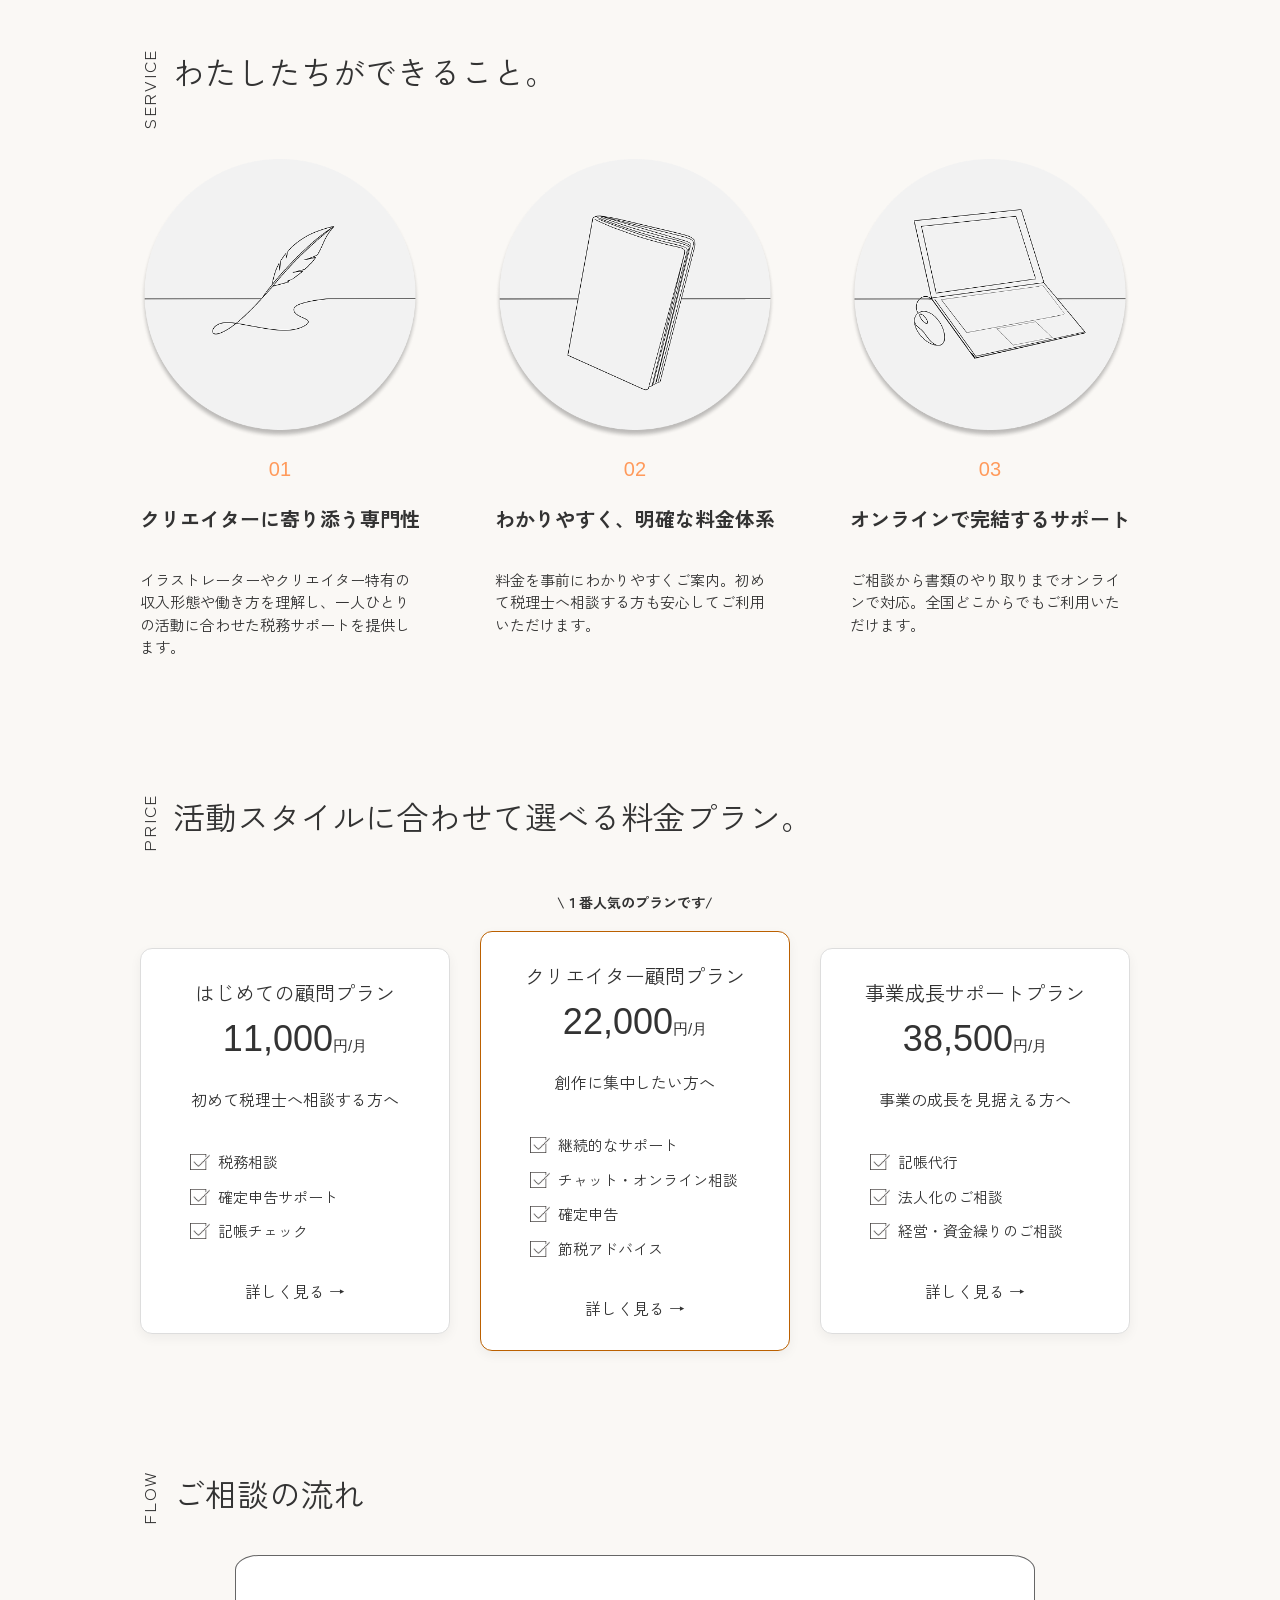
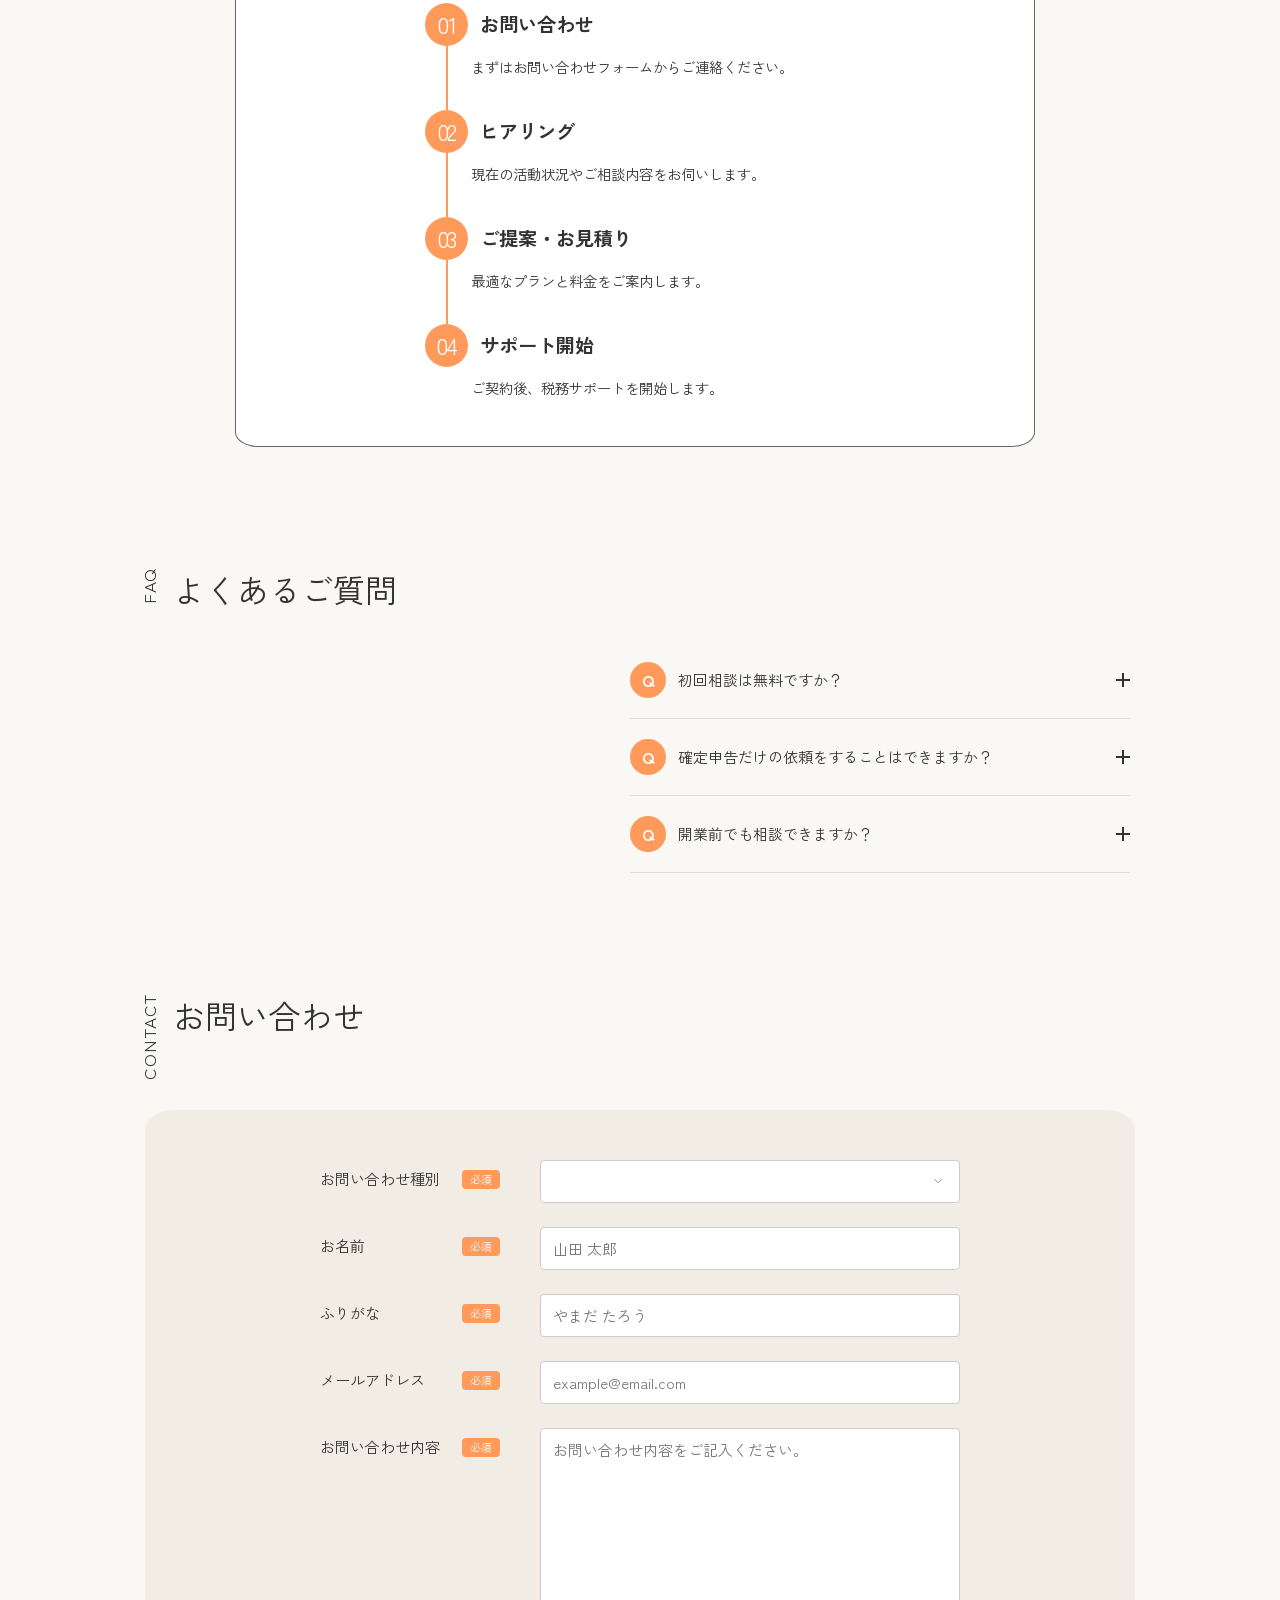
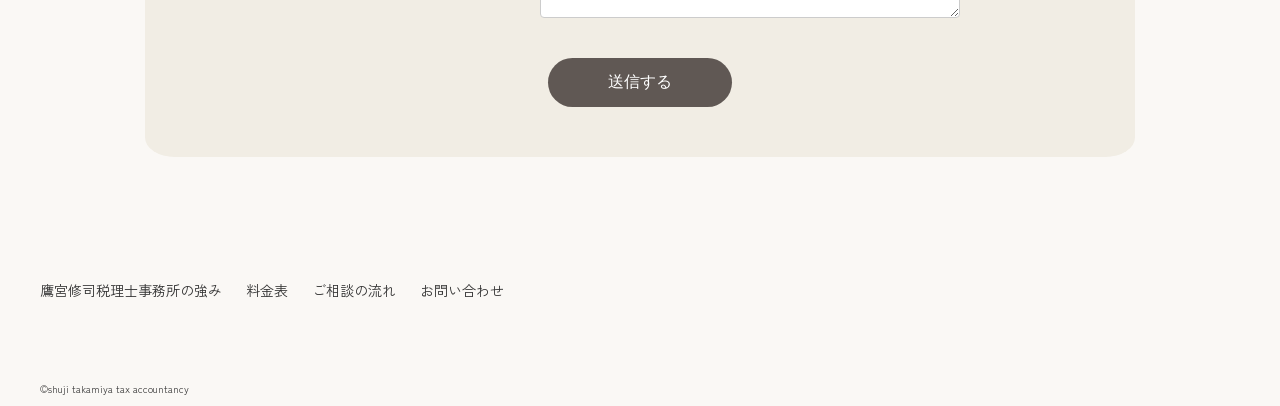
==== commit fc37673e: "見出しの位置修正・アバウトページ作成" ====
--- a/index.html
+++ b/index.html
@@ -18,9 +18,12 @@
 
 <body>
     <header id="header">
-        <h1 class="logo">
-            <p><a href="index.html"><img src="img/高木鷹の羽-黒.png" alt=""><span class="logo-text">鷹宮修司税理士事務所</span></a></p>
-        </h1>
+        <p class="logo">
+            <a href="index.html">
+                <img src="img/高木鷹の羽-黒.png" alt="鷹宮修司税理士事務所">
+                <span class="logo-text">鷹宮修司税理士事務所</span>
+            </a>
+        </p>
 
         <!-- メニューリスト -->
         <nav>
@@ -53,8 +56,10 @@
         <div class="wrapper">
             <!-- コンセプトページ -->
             <section id="concept-page" class="section-container">
-                <p class="sub-category">CONCEPT</p>
-                <h1 class="concept-title">創作に向き合う時間を、<br>もっと自由に。</h1>
+                <div class="heading-block">
+                    <p class="sub-category">CONCEPT</p>
+                    <h2 class="concept-title">創作に向き合う時間を、<br>もっと自由に。</h2>
+                </div>
 
                 <div class="concept-flex-container">
                     <!-- 【左エリア】文章 ＋ ボタン -->
@@ -65,7 +70,7 @@
 
                         <!-- ボタン（テキストの下） -->
                         <p class="btn-case-1-5">
-                            <a href="sub.html">
+                            <a href="about.html">
                                 <span class="txt">View more</span>
                                 <span class="arrow"></span>
                             </a>
@@ -79,8 +84,10 @@
 
             <!-- サービスページ -->
             <section id="service-page" class="section-container">
-                <p class="sub-category">SERVICE</p>
-                <h1>わたしたちができること。</h1>
+                <div class="heading-block">
+                    <p class="sub-category">SERVICE</p>
+                    <h2>わたしたちができること。</h2>
+                </div>
 
                 <ol class="services-list">
                     <li>
@@ -108,8 +115,10 @@
 
             <!-- 料金表ページ -->
             <section id="price-page" class="section-container">
-                <p class="sub-category">PRICE</p>
-                <h1>活動スタイルに合わせて選べる料金プラン。</h1>
+                <div class="heading-block">
+                    <p class="sub-category">PRICE</p>
+                    <h2>活動スタイルに合わせて選べる料金プラン。</h2>
+                </div>
 
                 <div class="price-container">
 
@@ -177,8 +186,10 @@
 
             <!-- ご相談の流れページ -->
             <section id="flow-page" class="section-container">
-                <p class="sub-category">FLOW</p>
-                <h1>ご相談の流れ</h1>
+                <div class="heading-block">
+                    <p class="sub-category">FLOW</p>
+                    <h2>ご相談の流れ</h2>
+                </div>
 
                 <div class="flow-container">
                     <div class="flowlist">
@@ -231,8 +242,10 @@
 
             <!-- よくあるご質問ページ -->
             <section id="faq-page" class="section-container">
-                <p class="sub-category">FAQ</p>
-                <h1>よくあるご質問</h1>
+                <div class="heading-block">
+                    <p class="sub-category">FAQ</p>
+                    <h2>よくあるご質問</h2>
+                </div>
 
                 <details class="faq-item">
                     <summary class="faq-trigger">
@@ -280,8 +293,10 @@
 
             <!-- お問い合わせページ -->
             <section id="contact-page" class="contact-section section-container">
-                <p class="sub-category">CONTACT</p>
-                <h1>お問い合わせ</h1>
+                <div class="heading-block">
+                    <p class="sub-category">CONTACT</p>
+                    <h2>お問い合わせ</h2>
+                </div>
 
                 <form action="" method="post" class="contact-form">
                     <!-- お問い合わせ種別 -->
@@ -314,7 +329,7 @@
                             <span>ふりがな</span>
                             <span class="required">必須</span>
                         </label>
-                        <input type="text" id="furigana" name="name" required placeholder="やまだ たろう">
+                        <input type="text" id="furigana" name="furigana" required placeholder="やまだ たろう">
                     </div>
 
                     <div class="form-item">
@@ -322,7 +337,7 @@
                             <span>メールアドレス</span>
                             <span class="required">必須</span>
                         </label>
-                        <input type="text" id="email" name="name" required placeholder="example@email.com">
+                        <input type="email" id="email" name="email" required placeholder="example@email.com">
                     </div>
 
                     <div class="form-item">
--- a/css/style.css
+++ b/css/style.css
@@ -88,14 +88,12 @@
     🐈　ヘッダー
    ========================================== */
 
-.logo,
-.logo p {
+.logo {
     margin: 0;
     padding: 0;
     display: flex;
     align-items: center;
     transition: opacity 0.3s ease, transform 0.3s ease;
-    /* ← 追加 */
 }
 
 header.is-scrolled {
@@ -112,13 +110,13 @@
     display: flex;
     align-items: center;
     text-decoration: none;
-    /* 念のためリンクの下線も消しておきます */
     color: #333;
-    /* 文字色を黒に固定 */
 }
 
 .logo img {
     width: 35px;
+    height: auto;
+    /* ← 念のため縦横比崩れ防止に追加 */
     margin-right: 6px;
 }
 
@@ -359,21 +357,54 @@
 }
 
 /* ==========================================
+    🐈　見出しブロック（サブカテゴリ＋h2/h3）統一ルール
+========================================== */
+.heading-block {
+    display: flex;
+    align-items: flex-start;
+    gap: 16px;
+    /* サブカテゴリと見出しの間隔（お好みで調整） */
+    margin-bottom: 30px;
+    /* 元のh2のmargin-bottomをここに集約 */
+}
+
+.heading-block .sub-category {
+    margin: 0;
+    font-size: 17px;
+    letter-spacing: 0.1em;
+    white-space: nowrap;
+    line-height: 1;
+    color: #333333;
+
+    writing-mode: vertical-rl;
+    /* ブラウザ標準の縦書き（高さは文字数に応じて自動） */
+    transform: rotate(180deg);
+    /* 先頭(S)が下・末尾(E)が上になるよう反転 */
+    flex-shrink: 0;
+}
+
+/* h2/h3側の個別marginはheading-block側に統一したのでリセット */
+.heading-block h2,
+.heading-block h3 {
+    margin: 0;
+}
+
+/* ===== セクションごとの微調整（間隔・色だけ） ===== */
+#outline-page .heading-block {
+    margin-bottom: 40px;
+}
+
+#outline-page .sub-category {
+    color: #666666;
+}
+
+#profile-page .heading-block {
+    margin-bottom: 20px;
+}
+
+/* ==========================================
     🐈　コンセプトページ
    ========================================== */
-
-/* 「CONCEPT」の縦書きテキスト（位置と回転の微調整） */
-.section-container .sub-category {
-    font-size: 17px;
-    letter-spacing: 0.1em;
-    position: absolute;
-    top: 0;
-    left: 0;
-    writing-mode: vertical-rl;
-    white-space: nowrap;
-    line-height: 1;
-    margin: 0;
-}
 
 #concept-page {
     margin-top: 100px;
@@ -387,20 +418,12 @@
     width: 100%;
 }
 
-#concept-page.section-container,
-#service-page.section-container,
-#price-page.section-container,
-#flow-page.section-container,
-#faq-page.section-container,
-#contact-page.section-container {
-    padding-left: 30px;
-    padding-right: 40px;
-}
-
 .section-container {
     position: relative;
     margin-top: 120px;
     margin-bottom: 120px;
+    padding-left: 30px;
+    padding-right: 40px;
     box-sizing: border-box;
 }
 
@@ -428,8 +451,8 @@
 }
 
 .section-body p {
-    font-size: 20px;
-    line-height: 1.8;
+    font-size: 19px;
+    line-height: 2.1;
     margin-bottom: 24px;
 }
 
@@ -547,14 +570,12 @@
 /* ==========================================
     🐈　サービスページ
    ========================================== */
-.section-container h1 {
-    font-size: 46px;
+.section-container h2 {
+    font-size: 32px;
     font-weight: normal;
     line-height: 1.4;
-    margin-top: 0;
-    margin-bottom: 30px;
-    margin-left: 0;
-    /*★左側のズレを防ぐため、マージンをリセット*/
+    margin: 0;
+    /* ★margin-top/bottom/leftすべてheading-blockに任せるので0に統一 */
 }
 
 .services-list {
@@ -574,7 +595,6 @@
     /* カード内のコンテンツを左揃えに */
 }
 
-/* サービス内の画像が飛び出さないように調整 */
 .services-list li img {
     width: 100%;
     height: auto;
@@ -1022,6 +1042,201 @@
 }
 
 /* ==========================================
+   🐈 ご挨拶（MESSAGE）
+========================================== */
+
+/* 1. 写真と文章全体の横並び */
+.message-content {
+    display: flex;
+    align-items: flex-start;
+    gap: 60px;
+}
+
+/* 2. 写真の幅 */
+.message-img {
+    width: 400px;
+    height: auto;
+    flex-shrink: 0;
+}
+
+/* 3. 右側の文章領域 */
+.message-text {
+    flex: 1;
+    margin-top: 110px;
+}
+
+/* 4. 文章の読みやすさ設定 */
+.message-text p {
+    font-size: 15px;
+    line-height: 1.9;
+    color: #333333;
+    margin-bottom: 1.5em;
+    /* 段落同士の余白 */
+}
+
+.message-text p:last-child {
+    margin-bottom: 0;
+}
+
+/* 5. 署名の位置 */
+.message-text .signature {
+    text-align: right;
+    margin-top: 40px;
+}
+
+/* ==========================================
+    🐈　経歴
+   ========================================== */
+#profile-page {
+    margin-left: 50px;
+}
+
+/* -------------------------------------------
+   ★ 十字の線（#666666 / 1px）
+-------------------------------------------- */
+
+/* 横線 */
+#profile-page::before {
+    content: "";
+    position: absolute;
+    top: -30px;
+    /* 横線の高さ */
+    left: -50px;
+    /* PROFILEの左側からスタート */
+    width: 90px;
+    /* 横線の長さ */
+    height: 1px;
+    /* 線の太さ */
+    background-color: #666666;
+}
+
+/* 縦線 */
+#profile-page::after {
+    content: "";
+    position: absolute;
+    top: -40px;
+    /* 横線より上からスタート */
+    left: -25px;
+    /* 横線と交差する位置（PROFILEの左側） */
+    width: 1px;
+    /* 線の太さ */
+    height: 300px;
+    /* 縦線の長さ */
+    background-color: #666666;
+}
+
+/* 3. 経歴リストの位置設定 */
+#profile-page .profile-list {
+    margin-top: 40px;
+    margin-left: 80px;
+}
+
+.profile-item {
+    display: flex;
+    /* ★横並びにする */
+    align-items: baseline;
+    /* 文字の底辺（ベースライン）を綺麗に揃える */
+    margin-bottom: 12px;
+    /* 行ごとの間の余白 */
+}
+
+.profile-item dt {
+    width: 90px;
+    /* ★年の幅を固定（これで「1984年」などの幅が揃います） */
+    flex-shrink: 0;
+    /* 幅がつぶれないように保護 */
+    color: #333;
+}
+
+.profile-item dd {
+    margin: 0;
+    /* ブラウザ標準の余白をリセット */
+    line-height: 1.6;
+    color: #333;
+}
+
+#profile-page h3 {
+    margin: 0 0 20px 0;
+    font-size: 28px;
+    margin: 0;
+}
+
+/* ==========================================
+   🐈 事務所概要（OUTLINE）
+========================================== */
+
+#outline-page {
+    width: 100vw;
+    position: relative;
+    left: 50%;
+    margin-left: -50vw;
+
+    background-color: #F4F0EB !important;
+    background-image: url('data:image/svg+xml;charset=utf8,<svg xmlns="http://www.w3.org/2000/svg" viewBox="0 0 1200 120" preserveAspectRatio="none"><path d="M321.39,56.44c58-10.79,114.16-30.13,172-41.86,82.39-16.72,168.19-17.73,250.45-.39C823.78,31,906.67,72,985.66,92.83c70.05,18.48,146.53,26.09,214.34,3V0H0V27.35A600.21,600.21,0,0,0,321.39,56.44Z" fill="%23FAF8F5"/></svg>');
+    background-repeat: no-repeat;
+    background-position: top center;
+    background-size: 100% 60px;
+
+    padding-top: 100px;
+    padding-bottom: 60px;
+    box-sizing: border-box;
+}
+
+.outline-content-inner {
+    max-width: 1100px;
+    margin: 0 auto;
+    padding: 0 60px 0 50px;
+    /* 左50px = MESSAGE側と同じ量 */
+    position: relative;
+    z-index: 1;
+}
+
+#outline-page h2 {
+    font-size: 32px;
+    font-weight: normal;
+    color: #333333;
+    line-height: 1.4;
+    margin: 0;
+    /* ★margin: 0 0 40px 0 → 0 に変更（40pxはheading-block側で管理） */
+}
+
+/* 4. 概要テーブル（右寄せ・15px・上下18px余白・#666666点線） */
+.outline-table {
+    width: 600px;
+    margin-left: auto;
+    /* 右寄せ */
+    border-collapse: collapse;
+    border-top: 1px dotted #666666;
+    /* 一番上の点線 */
+}
+
+.outline-table tr {
+    border-bottom: 1px dotted #666666;
+    /* 各行の間・一番下の点線 */
+}
+
+.outline-table th,
+.outline-table td {
+    font-size: 15px;
+    line-height: 1.6;
+    color: #333333;
+    padding-top: 18px;
+    padding-bottom: 18px;
+    vertical-align: middle;
+}
+
+.outline-table th {
+    width: 180px;
+    font-weight: normal;
+    text-align: left;
+    padding-left: 20px;
+}
+
+.outline-table td {
+    padding-left: 20px;
+}
+
+/* ==========================================
     🐈　フッター
    ========================================== */
 
@@ -1032,6 +1247,7 @@
     /* メニューごとの間隔（好みの幅に調整してください） */
     list-style: none;
     /* 箇条書きのドット（点）を消す */
+    margin-top: 40px;
     margin-bottom: 80px;
     margin-left: 40px;
     padding: 0;
--- a/css/responsive.css
+++ b/css/responsive.css
@@ -36,11 +36,6 @@
         left: 0;
     }
 
-    .section-container .sub-category {
-        font-size: 12px;
-        /* ← これだけ */
-    }
-
     .concept-title,
     .section-container h1 {
         font-size: 32px;
@@ -71,6 +66,17 @@
 
 @media screen and (max-width: 900px) {
 
+    header.is-scrolled {
+        background-color: #FAF8F5;
+    }
+
+    /* ロゴのフェードアウト演出もスマホでは不要なので無効化 */
+    header.is-scrolled .logo {
+        opacity: 1;
+        transform: none;
+        pointer-events: auto;
+    }
+
     /* ----- ヘッダー／ハンバーガーメニュー ----- */
     header {
         height: 70px;
@@ -99,17 +105,18 @@
     }
 
     nav {
-    position: fixed;
-    top: 70px;
-    left: 0;
-    width: 100%;
-    height: 0;
-    overflow: hidden;
-    background-color: #ffffff;
-    box-shadow: 0 8px 20px rgba(0, 0, 0, 0.08);
-    transition: height 0.9s cubic-bezier(0.22, 1, 0.36, 1);   /* ← 0.35s ease から変更 */
-    z-index: 199;
-}
+        position: fixed;
+        top: 70px;
+        left: 0;
+        width: 100%;
+        height: 0;
+        overflow: hidden;
+        background-color: #ffffff;
+        box-shadow: 0 8px 20px rgba(0, 0, 0, 0.08);
+        transition: height 0.9s cubic-bezier(0.22, 1, 0.36, 1);
+        /* ← 0.35s ease から変更 */
+        z-index: 199;
+    }
 
     nav.is-open {
         position: fixed;
@@ -138,15 +145,15 @@
     }
 
     .burger-btn {
-    display: flex;
-    flex-direction: column;
-    justify-content: center;
-    align-items: center;
-    gap: 5px;
-    width: 32px;
-    height: 32px;
-    z-index: 210;
-}
+        display: flex;
+        flex-direction: column;
+        justify-content: center;
+        align-items: center;
+        gap: 5px;
+        width: 32px;
+        height: 32px;
+        z-index: 210;
+    }
 
     .burger-btn span {
         display: block;
@@ -204,9 +211,6 @@
         margin-bottom: 90px;
     }
 
-    .sub-category {
-        font-size: 11px;
-    }
 
     .concept-title,
     .section-container h1 {
@@ -258,8 +262,6 @@
     .services-list li img {
         width: 100%;
         height: auto;
-        aspect-ratio: 4 / 3;
-        object-fit: cover;
         border-radius: 12px;
         margin: 0 0 16px;
     }
@@ -418,17 +420,17 @@
     }
 
     nav {
-    position: fixed;
-    top: 70px;
-    left: 0;
-    width: 100%;
-    height: 0;
-    overflow: hidden;
-    background-color: #ffffff;
-    box-shadow: 0 8px 20px rgba(0, 0, 0, 0.08);
-    transition: height 0.9s cubic-bezier(0.22, 1, 0.36, 1);
-    z-index: 199;
-}
+        position: fixed;
+        top: 70px;
+        left: 0;
+        width: 100%;
+        height: 0;
+        overflow: hidden;
+        background-color: #ffffff;
+        box-shadow: 0 8px 20px rgba(0, 0, 0, 0.08);
+        transition: height 0.9s cubic-bezier(0.22, 1, 0.36, 1);
+        z-index: 199;
+    }
 
     nav.is-open {
         position: fixed;
@@ -436,9 +438,9 @@
         left: 0;
         width: 100%;
         height: calc(100vh - 70px);
-    } */
-
-    .nav-list {
+    }
+
+    */ .nav-list {
         flex-direction: column;
         align-items: flex-start;
         gap: 0;
@@ -457,15 +459,15 @@
     }
 
     .burger-btn {
-    display: flex;
-    flex-direction: column;
-    justify-content: center;
-    align-items: center;
-    gap: 5px;
-    width: 32px;
-    height: 32px;
-    z-index: 210;
-}
+        display: flex;
+        flex-direction: column;
+        justify-content: center;
+        align-items: center;
+        gap: 5px;
+        width: 32px;
+        height: 32px;
+        z-index: 210;
+    }
 
     .burger-btn span {
         display: block;
